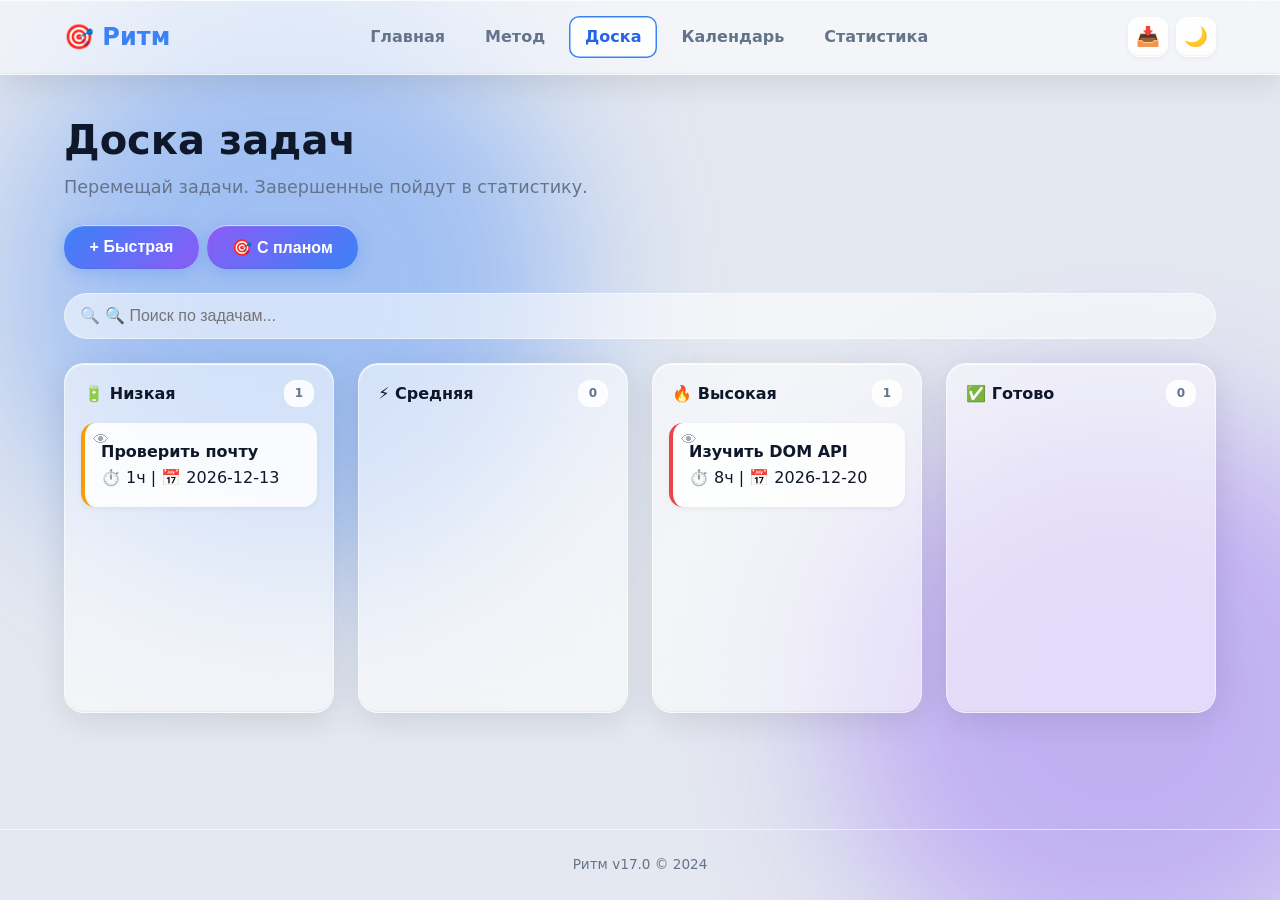
==== board.html @ 49f946a5 "Add files via upload" ====
<!DOCTYPE html>
<html lang="ru">
<head>
  <meta charset="UTF-8">
  <meta name="viewport" content="width=device-width, initial-scale=1.0">
  <title>Доска — Ритм</title>
  <link rel="stylesheet" href="style.css">
</head>
<body>
  <header>
    <nav>
      <div class="logo">🎯 Ритм</div>
      <div class="nav-links">
        <a href="index.html">Главная</a>
        <a href="method.html">Метод</a>
        <a href="board.html" aria-current="page">Доска</a>
        <a href="calendar.html">Календарь</a>
        <a href="stats.html">Статистика</a>
      </div>
      <div class="header-actions">
        <button id="import-btn" class="icon-btn" title="Загрузить бэкап">📥</button>
        <input type="file" id="import-input" accept=".json" style="display: none;">
        <button id="theme-toggle" class="icon-btn" title="Сменить тему">🌙</button>
      </div>
    </nav>
  </header>
  <main class="container">
    <section>
      <h2>Доска задач</h2>
      <p class="subtitle">Перемещай задачи. Завершенные пойдут в статистику.</p>
      <div style="display: flex; gap: 0.5rem; flex-wrap: wrap; margin-bottom: var(--space-md);">
        <button id="open-task-btn" class="btn">+ Быстрая</button>
        <button id="open-plan-btn" class="btn" style="background: linear-gradient(135deg, var(--accent), var(--primary));">🎯 С планом</button>
      </div>
      <div class="search-wrapper"><input type="text" id="task-search" class="form-input" placeholder="🔍 Поиск по задачам..."></div>
      <div class="board" id="board">
        <div class="column" data-col="low" tabindex="0"><div class="column-header"><span class="column-title">🔋 Низкая</span><span class="task-count" id="count-low">0</span></div><div class="task-list" id="list-low"></div></div>
        <div class="column" data-col="med" tabindex="0"><div class="column-header"><span class="column-title">⚡ Средняя</span><span class="task-count" id="count-med">0</span></div><div class="task-list" id="list-med"></div></div>
        <div class="column" data-col="high" tabindex="0"><div class="column-header"><span class="column-title">🔥 Высокая</span><span class="task-count" id="count-high">0</span></div><div class="task-list" id="list-high"></div></div>
        <div class="column" data-col="done" tabindex="0"><div class="column-header"><span class="column-title">✅ Готово</span><span class="task-count" id="count-done">0</span></div><div class="task-list" id="list-done"></div></div>
      </div>
    </section>
  </main>

  <div class="modal-overlay" id="add-task-modal">
    <div class="modal-card">
      <button class="modal-close">&times;</button>
      <h2 class="modal-title">Быстрая задача</h2>
      <form id="manual-task-form">
        <div class="form-group"><label>Название</label><input type="text" id="m-title" class="form-input" required></div>
        <div class="form-group"><label>Энергия</label><select id="m-energy" class="form-select"><option value="low">🔋 Низкая</option><option value="med">⚡ Средняя</option><option value="high">🔥 Высокая</option></select></div>
        <div class="form-group"><label>Часы</label><input type="number" id="m-hours" class="form-input" min="1" required></div>
        <div class="form-group"><label>Дедлайн</label><input type="date" id="m-deadline" class="form-input" required></div>
        <button type="submit" class="btn" style="width: 100%; margin-top: 1rem;">Создать</button>
      </form>
    </div>
  </div>

  <div class="modal-overlay" id="add-plan-modal">
    <div class="modal-card">
      <button class="modal-close">&times;</button>
      <h2 class="modal-title">🎯 Разрезать слона</h2>
      <p class="modal-subtitle">Создай план, чтобы побороть прокрастинацию еще до старта.</p>
      <form id="plan-task-form">
        <div class="form-group"><label>Название задачи</label><input type="text" id="p-title" class="form-input" required></div>
        <div class="profile-row">
          <div class="form-group"><label>Энергия</label><select id="p-energy" class="form-select"><option value="low">🔋 Низкая</option><option value="med">⚡ Средняя</option><option value="high">🔥 Высокая</option></select></div>
          <div class="form-group"><label>Часы</label><input type="number" id="p-hours" class="form-input" min="1" required></div>
        </div>
        <div class="form-group"><label>Дедлайн</label><input type="date" id="p-deadline" class="form-input" required></div>
        <div style="margin-top: 1.5rem; padding-top: 1rem; border-top: 1px solid var(--border-color);">
          <h3 style="font-size: 1.1rem; margin-bottom: 1rem;">🎯 Фокус-План</h3>
          <div id="plan-steps-container"></div>
          <button type="button" id="add-plan-step-btn" class="btn btn-secondary btn-sm" style="width: 100%; margin-top: 0.5rem;">+ Добавить шаг</button>
        </div>
        <button type="submit" class="btn" style="width: 100%; margin-top: 1.5rem;">Создать с планом</button>
      </form>
    </div>
  </div>

  <div class="modal-overlay" id="task-detail-modal">
    <div class="modal-card">
      <button class="modal-close">&times;</button>
      <h2 class="modal-title" id="detail-title">Название</h2>
      <div class="detail-meta" id="detail-meta">Мета</div>
      <div class="detail-plan-section" id="detail-plan-section">
        <h3 style="margin-bottom: 1rem;">🎯 Фокус-План</h3>
        <ul class="plan-checklist" id="detail-plan-list"></ul>
      </div>
    </div>
  </div>

  <div class="mobile-bottom-nav">
    <a href="index.html" class="nav-item"><span class="nav-icon">🏠</span><span class="nav-label">Главная</span></a>
    <a href="method.html" class="nav-item"><span class="nav-icon">💡</span><span class="nav-label">Метод</span></a>
    <a href="board.html" class="nav-item" aria-current="page"><span class="nav-icon">📋</span><span class="nav-label">Доска</span></a>
    <a href="calendar.html" class="nav-item"><span class="nav-icon">📅</span><span class="nav-label">Календарь</span></a>
    <a href="stats.html" class="nav-item"><span class="nav-icon">🔥</span><span class="nav-label">Статистика</span></a>
  </div>
  <footer>Ритм v17.0 &copy; 2024</footer>
  <script src="app.js"></script>
</body>
</html>
---- style.css ----
/* style.css - Ритм v18.0 (Premium Mobile Adaptation) */
:root {
  --bg: #e4e8f0; --surface: rgba(255,255,255,0.45); --surface-solid: rgba(255,255,255,0.85);
  --text: #0f172a; --text-muted: #64748b; --primary: #3b82f6; --primary-dark: #2563eb;
  --accent: #8b5cf6; --success: #10b981; --warning: #f59e0b; --danger: #ef4444;
  --glass: rgba(255,255,255,0.55); --blur: 24px; --radius: 20px;
  --shadow-sm: 0 2px 5px rgba(0,0,0,0.05); --shadow-md: 0 8px 32px rgba(0,0,0,0.1);
  --shadow-lg: 0 15px 45px rgba(0,0,0,0.15); --transition: 0.3s cubic-bezier(0.4,0,0.2,1);
  --space-xs: 0.5rem; --space-sm: 1rem; --space-md: 1.5rem; --space-lg: 2.5rem;
  --border-color: rgba(255, 255, 255, 0.6); --glass-border: 1px solid rgba(255, 255, 255, 0.5);
  --glass-inset: inset 0 1px 1px rgba(255, 255, 255, 0.8), inset 0 -1px 1px rgba(0, 0, 0, 0.05);
  --blob-opacity: 0.4;
}
[data-theme="dark"] {
  --bg: #0f172a; --surface: rgba(30, 41, 59, 0.45); --surface-solid: rgba(30, 41, 59, 0.85);
  --text: #f1f5f9; --text-muted: #94a3b8; --primary: #60a5fa; --primary-dark: #3b82f6;
  --accent: #a78bfa; --success: #34d399; --warning: #fbbf24; --danger: #f87171;
  --glass: rgba(15, 23, 42, 0.65); --blur: 28px;
  --shadow-sm: 0 2px 5px rgba(0,0,0,0.3); --shadow-md: 0 8px 32px rgba(0,0,0,0.4);
  --shadow-lg: 0 15px 45px rgba(0,0,0,0.5); --border-color: rgba(255, 255, 255, 0.08);
  --glass-border: 1px solid rgba(255, 255, 255, 0.1);
  --glass-inset: inset 0 1px 1px rgba(255, 255, 255, 0.1), inset 0 -1px 1px rgba(0, 0, 0, 0.3);
  --blob-opacity: 0.25;
}
* { box-sizing: border-box; margin: 0; padding: 0; }
html { scroll-behavior: smooth; -webkit-tap-highlight-color: transparent; }
body { font-family: system-ui, -apple-system, sans-serif; background: var(--bg); color: var(--text); line-height: 1.6; min-height: 100vh; display: flex; flex-direction: column; overflow-x: hidden; transition: background 0.5s ease, color 0.3s ease; }
body::before, body::after { content: ''; position: fixed; width: 45vw; height: 45vw; border-radius: 50%; background: var(--primary); filter: blur(80px); z-index: -1; opacity: var(--blob-opacity); animation: float-blob 20s infinite alternate cubic-bezier(0.4, 0, 0.2, 1); pointer-events: none; }
body::after { background: var(--accent); animation-delay: -10s; animation-direction: alternate-reverse; bottom: -10%; right: -10%; }
@keyframes float-blob { 0% { transform: translate(0, 0) scale(1) rotate(0deg); } 33% { transform: translate(10%, 15%) scale(1.1) rotate(30deg); } 66% { transform: translate(-5%, 5%) scale(0.95) rotate(-20deg); } 100% { transform: translate(5%, -10%) scale(1.05) rotate(10deg); } }

header { background: var(--glass); backdrop-filter: blur(var(--blur)); -webkit-backdrop-filter: blur(var(--blur)); border-bottom: var(--glass-border); box-shadow: var(--shadow-md), var(--glass-inset); position: sticky; top: 0; z-index: 100; }
nav { max-width: 1200px; margin: 0 auto; padding: var(--space-sm) var(--space-md); display: flex; justify-content: space-between; align-items: center; }
.logo { font-weight: 800; font-size: 1.5rem; color: var(--primary); display: flex; align-items: center; gap: 0.5rem; }
.header-actions { display: flex; gap: 0.5rem; align-items: center; }
.icon-btn { background: var(--surface-solid); border: var(--glass-border); width: 40px; height: 40px; border-radius: 12px; cursor: pointer; font-size: 1.2rem; display: flex; align-items: center; justify-content: center; transition: var(--transition); box-shadow: var(--shadow-sm), var(--glass-inset); }
.icon-btn:hover { transform: translateY(-2px) scale(1.05); box-shadow: var(--shadow-md); border-color: var(--primary); }
.icon-btn.small { width: 38px; height: 38px; border-radius: 10px; font-size: 1.2rem; font-weight: 800; }
.nav-links { display: flex; gap: var(--space-xs); }
.nav-links a { text-decoration: none; color: var(--text-muted); font-weight: 600; padding: 0.5rem 1rem; border-radius: 10px; transition: var(--transition); }
.nav-links a:hover { color: var(--primary); background: var(--surface-solid); }
.nav-links a[aria-current="page"] { color: var(--primary-dark); background: var(--surface-solid); box-shadow: inset 0 0 0 1.5px var(--primary); }

.container { max-width: 1200px; margin: 0 auto; padding: 0 var(--space-md); width: 100%; }
section { padding: var(--space-lg) 0; }
h1, h2, h3 { line-height: 1.25; margin-bottom: var(--space-xs); }
h1 { font-size: clamp(2.5rem, 6vw, 4.5rem); background: linear-gradient(135deg, var(--primary), var(--accent)); -webkit-background-clip: text; background-clip: text; color: transparent; }
h2 { font-size: clamp(1.8rem, 4vw, 2.5rem); }
.subtitle { color: var(--text-muted); font-size: 1.1rem; max-width: 60ch; margin-bottom: var(--space-md); }
.kbd { display: inline-block; background: var(--surface-solid); border: var(--glass-border); border-radius: 5px; padding: 0.15rem 0.4rem; font-family: monospace; font-size: 0.8rem; }
.btn { position: relative; overflow: hidden; display: inline-flex; align-items: center; justify-content: center; gap: 0.5rem; padding: 0.8rem 1.6rem; background: linear-gradient(135deg, var(--primary), var(--accent)); color: #fff; border: none; border-radius: var(--radius); font-weight: 700; font-size: 1rem; cursor: pointer; transition: var(--transition); box-shadow: 0 4px 15px rgba(59,130,246,0.3), var(--glass-inset); }
.btn:hover { transform: translateY(-2px); box-shadow: 0 8px 22px rgba(59,130,246,0.4); }
.btn:active { transform: translateY(0) scale(0.98); }
.btn-secondary { background: var(--text-muted); } .btn-secondary:hover { background: var(--text); }
.btn-sm { padding: 0.5rem 1rem; font-size: 0.9rem; }

.form-input, .form-select { width: 100%; padding: 0.8rem 1rem; border: var(--glass-border); border-radius: 12px; font-size: 1rem; transition: var(--transition); background: var(--surface-solid); color: var(--text); }
.form-input:focus, .form-select:focus { border-color: var(--primary); box-shadow: 0 0 0 4px rgba(59,130,246,0.15); outline: none; }
.form-group { margin-bottom: var(--space-sm); }
.form-group label { display: block; font-weight: 500; margin-bottom: 0.3rem; font-size: 0.9rem; color: var(--text-muted); }
.profile-row { display: grid; grid-template-columns: 1fr 1fr; gap: 0.4rem; }

.search-wrapper { margin-bottom: var(--space-md); position: relative; }
.search-wrapper .form-input { padding-left: 2.5rem; border-radius: 50px; background: var(--glass); }
.search-wrapper::before { content: '🔍'; position: absolute; left: 1rem; top: 50%; transform: translateY(-50%); pointer-events: none; opacity: 0.6; }

.card-3d { background: var(--glass); backdrop-filter: blur(var(--blur)); border: var(--glass-border); box-shadow: var(--shadow-md), var(--glass-inset); padding: var(--space-lg); border-radius: var(--radius); transition: transform 0.15s ease-out; }
.card-3d:hover { box-shadow: var(--shadow-lg); }
.tag { display: inline-block; padding: 0.25rem 0.7rem; border-radius: 20px; font-size: 0.75rem; font-weight: 700; margin-top: var(--space-xs); background: var(--surface-solid); color: var(--text-muted); }
.tag.low { background: rgba(245, 158, 11, 0.15); color: var(--warning); } .tag.med { background: rgba(59, 130, 246, 0.15); color: var(--primary); } .tag.high { background: rgba(239, 68, 68, 0.15); color: var(--danger); }

.board { display: grid; grid-template-columns: repeat(auto-fit, minmax(260px, 1fr)); gap: var(--space-md); margin-top: var(--space-md); }
.column { background: var(--glass); backdrop-filter: blur(var(--blur)); border: var(--glass-border); border-radius: var(--radius); padding: var(--space-sm); min-height: 350px; display: flex; flex-direction: column; box-shadow: var(--shadow-md), var(--glass-inset); }
.column.drag-over { background: rgba(59,130,246,0.15); border-color: var(--primary); transform: scale(1.01); }
.column-header { display: flex; justify-content: space-between; align-items: center; margin-bottom: var(--space-sm); padding: 0 0.2rem; }
.column-title { font-weight: 800; display: flex; align-items: center; gap: 0.5rem; }
.task-count { background: var(--surface-solid); border: var(--glass-border); padding: 0.2rem 0.6rem; border-radius: 12px; font-size: 0.75rem; font-weight: 700; color: var(--text-muted); }
.task-count.bump { animation: bump 0.3s ease; }
@keyframes bump { 0%,100%{transform:scale(1)} 50%{transform:scale(1.3)} }
.task-list { flex: 1; display: flex; flex-direction: column; gap: 0.5rem; min-height: 80px; }
.task-card { background: var(--surface-solid); padding: var(--space-sm); border-radius: 14px; box-shadow: var(--shadow-sm); cursor: grab; transition: var(--transition); position: relative; border-left: 4px solid var(--text-muted); animation: slideIn 0.3s ease-out; }
@keyframes slideIn { from { opacity: 0; transform: translateY(10px); } to { opacity: 1; transform: translateY(0); } }
.task-card:hover { box-shadow: var(--shadow-md); transform: translateY(-3px); }
.task-card.dragging { opacity: 0.4; transform: scale(0.96); }
.task-card[data-energy="low"] { border-left-color: var(--warning); }
.task-card[data-energy="med"] { border-left-color: var(--primary); }
.task-card[data-energy="high"] { border-left-color: var(--danger); }
.task-card.done { opacity: 0.65; text-decoration: line-through; border-left-color: var(--success); }
.delete-btn { position: absolute; top: 0.5rem; right: 0.5rem; background: none; border: none; cursor: pointer; color: var(--text-muted); font-size: 1.1rem; opacity: 0; width: 24px; height: 24px; display: flex; align-items: center; justify-content: center; border-radius: 50%; transition: var(--transition); }
.task-card:hover .delete-btn { opacity: 1; }
.delete-btn:hover { color: var(--danger); background: rgba(239,68,68,0.1); }

.task-plan-bar { height: 4px; background: var(--border-color); border-radius: 2px; margin-top: 8px; overflow: hidden; }
.task-plan-fill { height: 100%; background: var(--primary); border-radius: 2px; transition: width 0.3s ease; }
.task-plan-fill.complete { background: var(--success); }
.task-open-btn { position: absolute; top: 0.5rem; left: 0.5rem; background: none; border: none; cursor: pointer; color: var(--text-muted); font-size: 1rem; opacity: 0.6; transition: var(--transition); }
.task-open-btn:hover { color: var(--primary); opacity: 1; transform: scale(1.1); }

.rings-container { display: flex; justify-content: center; gap: var(--space-lg); margin: var(--space-lg) 0; flex-wrap: wrap; }
.progress-ring { position: relative; width: 130px; height: 130px; }
.progress-ring svg { transform: rotate(-90deg); }
.progress-ring circle { fill: none; stroke-width: 8; }
.ring-bg { stroke: var(--border-color); }
.ring-fill { stroke-linecap: round; transition: stroke-dashoffset 0.8s ease; }
.ring-value { position: absolute; inset: 0; display: flex; align-items: center; justify-content: center; font-weight: 800; font-size: 1.6rem; color: var(--text); }

.modal-overlay { position: fixed; inset: 0; background: rgba(0,0,0,0.4); backdrop-filter: blur(12px); display: flex; align-items: center; justify-content: center; z-index: 1000; opacity: 0; pointer-events: none; transition: opacity 0.3s ease; }
.modal-overlay.open { opacity: 1; pointer-events: auto; }
.modal-card { background: var(--glass); backdrop-filter: blur(30px); border: var(--glass-border); border-radius: var(--radius); padding: var(--space-lg); max-width: 620px; width: 92%; box-shadow: var(--shadow-lg), var(--glass-inset); transform: scale(0.95) translateY(15px); transition: transform 0.35s cubic-bezier(0.34,1.56,0.64,1); position: relative; max-height: 90vh; overflow-y: auto; }
.modal-overlay.open .modal-card { transform: scale(1) translateY(0); }
.modal-close { position: absolute; top: 1rem; right: 1rem; background: var(--surface-solid); border: var(--glass-border); width: 32px; height: 32px; border-radius: 50%; cursor: pointer; font-size: 1.2rem; color: var(--text-muted); display: flex; align-items: center; justify-content: center; transition: var(--transition); }
.modal-close:hover { background: rgba(239,68,68,0.1); color: var(--danger); transform: rotate(90deg); }
.modal-title { font-size: 1.5rem; margin-bottom: 0.5rem; background: linear-gradient(135deg, var(--primary), var(--accent)); -webkit-background-clip: text; background-clip: text; color: transparent; }
.modal-subtitle { color: var(--text-muted); margin-bottom: var(--space-md); font-size: 0.95rem; }

.detail-meta { font-size: 0.9rem; color: var(--text-muted); font-weight: 600; margin-bottom: 1.5rem; padding: 0.5rem 1rem; background: var(--surface); border-radius: 10px; text-align: center; }
.plan-checklist { list-style: none; display: flex; flex-direction: column; gap: 0.8rem; }
.plan-check-item { display: flex; align-items: center; gap: 1rem; padding: 1rem; background: var(--surface); border-radius: 12px; border: var(--glass-border); cursor: pointer; transition: var(--transition); }
.plan-check-item:hover { background: var(--surface-solid); transform: translateX(5px); }
.plan-checkbox { width: 24px; height: 24px; border: 2px solid var(--text-muted); border-radius: 6px; display: flex; align-items: center; justify-content: center; transition: all 0.2s; flex-shrink: 0; font-size: 0.9rem; }
.plan-check-item.checked .plan-checkbox { background: var(--success); border-color: var(--success); color: white; }
.plan-step-text { font-weight: 600; font-size: 0.95rem; color: var(--text); flex: 1; }
.plan-check-item.checked .plan-step-text { text-decoration: line-through; color: var(--text-muted); }

.calendar-area { display: grid; grid-template-columns: 1fr 0px; gap: var(--space-md); transition: grid-template-columns 0.35s ease; }
.calendar-area.panel-open { grid-template-columns: 1fr 380px; }
.calendar-grid { display: grid; grid-template-columns: repeat(7, 1fr); gap: 10px; background: var(--glass); backdrop-filter: blur(var(--blur)); padding: var(--space-md); border-radius: var(--radius); border: var(--glass-border); box-shadow: var(--shadow-md), var(--glass-inset); }
.day-cell { border: 1px solid transparent; border-radius: 12px; padding: 8px; cursor: pointer; display: flex; flex-direction: column; background: var(--surface); min-height: 110px; min-width: 0; overflow: hidden; max-height: 150px; }
.day-cell:hover { border-color: var(--primary); transform: translateY(-2px); }
.day-cell.today { border: 2px solid var(--primary); background: var(--surface-solid); }
.day-num { font-weight: 700; font-size: 0.9rem; margin-bottom: 4px; }
.day-load { font-size: 0.75rem; color: var(--text-muted); margin-top: auto; }
.task-chip { font-size: 0.7rem; padding: 2px 5px; border-radius: 6px; margin-top: 3px; color: white; font-weight: 600; white-space: nowrap; overflow: hidden; text-overflow: ellipsis; }
.chip-high { background: var(--danger); } .chip-med { background: var(--warning); } .chip-low { background: var(--success); }

.day-panel { background: var(--glass); backdrop-filter: blur(30px); border: var(--glass-border); border-radius: 20px; box-shadow: var(--shadow-lg), var(--glass-inset); padding: 20px; max-height: 600px; overflow-y: auto; opacity: 0; transform: translateX(20px); pointer-events: none; transition: opacity 0.3s, transform 0.3s; }
.calendar-area.panel-open .day-panel { opacity: 1; transform: translateX(0); pointer-events: auto; }
.panel-close { position: absolute; top: 12px; right: 12px; background: var(--surface-solid); border: var(--glass-border); width: 30px; height: 30px; border-radius: 10px; cursor: pointer; font-size: 1.1rem; color: var(--text-muted); display: flex; align-items: center; justify-content: center; }
.panel-close:hover { color: var(--danger); }
.timeline { display: flex; flex-direction: column; gap: 8px; max-height: 320px; overflow-y: auto; margin-bottom: var(--space-sm); }
.timeline-block { display: flex; align-items: flex-start; gap: 12px; padding: 12px 14px; border-radius: 14px; border-left: 5px solid transparent; background: var(--surface-solid); box-shadow: var(--shadow-sm); }
.block-time { font-weight: 800; min-width: 85px; font-size: 0.85rem; padding-top: 2px; }
.block-title { font-weight: 700; font-size: 0.95rem; }
.block-meta { font-size: 0.75rem; color: var(--text-muted); margin-bottom: 8px; }
.edit-controls { display: none; gap: 8px; align-items: center; margin-top: 8px; flex-wrap: wrap; padding-top: 10px; border-top: 1px solid var(--border-color); }
.timeline-block:hover .edit-controls { display: flex; }
.edit-input { padding: 8px 12px; border: 1px solid var(--border-color); border-radius: 10px; font-size: 0.85rem; background: var(--surface); color: var(--text); }
.edit-input:focus { border-color: var(--primary); outline: none; }
.btn-xs { padding: 6px 12px; border-radius: 8px; border: none; font-size: 0.75rem; font-weight: 700; cursor: pointer; }
.btn-xs.del { background: rgba(239,68,68,0.1); color: var(--danger); } .btn-xs.del:hover { background: var(--danger); color: #fff; }
.btn-xs.lock { background: rgba(100,116,139,0.1); color: var(--text-muted); } .btn-xs.lock.unlocked { background: rgba(59,130,246,0.1); color: var(--primary); }
.add-block-row { display: flex; gap: 8px; padding: 14px; background: var(--surface); border: var(--glass-border); border-radius: 14px; flex-wrap: wrap; }
.add-block-row .form-group { margin: 0; flex: 1; min-width: 80px; }
.day-summary { padding: 12px; background: var(--surface-solid); border: var(--glass-border); border-radius: 14px; font-weight: 700; text-align: center; margin: var(--space-sm) 0; }
.day-summary.warn { background: rgba(239,68,68,0.1); color: var(--danger); }

.t-work { border-left-color: var(--primary); background: linear-gradient(90deg, rgba(59,130,246,0.15), var(--surface-solid)); }
.t-meal { border-left-color: var(--warning); background: linear-gradient(90deg, rgba(245,158,11,0.15), var(--surface-solid)); }
.t-break { border-left-color: var(--accent); background: linear-gradient(90deg, rgba(139,92,246,0.15), var(--surface-solid)); }
.t-sleep { border-left-color: #64748b; background: linear-gradient(90deg, rgba(100,116,139,0.1), var(--surface-solid)); opacity: 0.7; }
.t-blocked { border-left-color: #cbd5e1; background: linear-gradient(90deg, rgba(203,213,225,0.1), var(--surface-solid)); opacity: 0.7; }

.calendar-header-nav { display: flex; align-items: center; justify-content: space-between; margin-bottom: 1rem; }
.month-title { cursor: pointer; padding: 0.5rem 1.5rem; border-radius: 12px; font-size: 1.2rem; text-align: center; background: var(--surface); border: var(--glass-border); box-shadow: var(--shadow-sm), var(--glass-inset); }
.month-title:hover { background: var(--surface-solid); }
.month-picker-overlay { position: fixed; inset: 0; background: rgba(0,0,0,0.4); backdrop-filter: blur(12px); z-index: 150; display: flex; align-items: center; justify-content: center; opacity: 0; pointer-events: none; transition: opacity 0.2s; }
.month-picker-overlay.open { opacity: 1; pointer-events: auto; }
.month-picker-card { background: var(--glass); backdrop-filter: blur(30px); border: var(--glass-border); border-radius: var(--radius); padding: 1.5rem; width: 340px; box-shadow: var(--shadow-lg), var(--glass-inset); transform: scale(0.9); transition: transform 0.3s cubic-bezier(0.34,1.56,0.64,1); }
.month-picker-overlay.open .month-picker-card { transform: scale(1); }
.picker-year { text-align: center; font-size: 1.5rem; font-weight: 800; margin-bottom: 1rem; color: var(--primary); }
.picker-grid { display: grid; grid-template-columns: repeat(3, 1fr); gap: 10px; }
.picker-month { background: var(--surface-solid); border: var(--glass-border); padding: 0.8rem; text-align: center; border-radius: 12px; cursor: pointer; font-weight: 600; transition: all 0.2s; }
.picker-month:hover:not(.disabled) { background: var(--primary); color: #fff; }
.picker-month.current { background: var(--primary); color: #fff; }
.picker-month.disabled { opacity: 0.3; cursor: not-allowed; }

.stats-cards { display: grid; grid-template-columns: repeat(auto-fit, minmax(200px, 1fr)); gap: var(--space-md); margin-bottom: var(--space-lg); }
.stat-card { background: var(--glass); backdrop-filter: blur(var(--blur)); border: var(--glass-border); border-radius: var(--radius); padding: var(--space-md); text-align: center; box-shadow: var(--shadow-md), var(--glass-inset); }
.stat-value { font-size: 2.5rem; font-weight: 800; background: linear-gradient(135deg, var(--primary), var(--accent)); -webkit-background-clip: text; background-clip: text; color: transparent; }
.stat-label { font-size: 0.9rem; color: var(--text-muted); font-weight: 600; margin-top: 0.5rem; }
.heatmap-wrapper { background: var(--glass); backdrop-filter: blur(var(--blur)); border: var(--glass-border); border-radius: var(--radius); padding: var(--space-md); box-shadow: var(--shadow-md), var(--glass-inset); overflow-x: auto; }
.heatmap-months { display: flex; justify-content: space-between; font-size: 0.75rem; color: var(--text-muted); margin-bottom: 8px; }
.heatmap-grid { display: grid; grid-template-rows: repeat(7, 1fr); grid-auto-flow: column; gap: 4px; }
.heatmap-block { width: 14px; height: 14px; border-radius: 3px; background: var(--border-color); }
.heatmap-block.level-1 { background: rgba(59,130,246,0.25); } .heatmap-block.level-2 { background: rgba(59,130,246,0.5); } .heatmap-block.level-3 { background: rgba(59,130,246,0.75); } .heatmap-block.level-4 { background: var(--primary); box-shadow: 0 0 8px rgba(59,130,246,0.4); } .heatmap-block.empty { opacity: 0.5; }
.heatmap-legend { display: flex; align-items: center; gap: 4px; margin-top: 12px; justify-content: flex-end; font-size: 0.75rem; color: var(--text-muted); }
.energy-bars-container { display: flex; flex-direction: column; gap: 1rem; }
.energy-bar-row { display: flex; align-items: center; gap: 1rem; }
.energy-label { width: 80px; font-weight: 700; text-align: right; }
.energy-track { flex: 1; height: 24px; background: var(--border-color); border-radius: 12px; overflow: hidden; }
.energy-fill { height: 100%; border-radius: 12px; transition: width 0.8s ease; display: flex; align-items: center; justify-content: flex-end; padding-right: 8px; color: #fff; font-size: 0.7rem; font-weight: 700; }
.fill-high { background: linear-gradient(90deg, var(--danger), #f87171); } .fill-med { background: linear-gradient(90deg, var(--primary), #60a5fa); } .fill-low { background: linear-gradient(90deg, var(--warning), #fbbf24); color: #0f172a; }

footer { margin-top: auto; padding: var(--space-md); text-align: center; color: var(--text-muted); border-top: 1px solid var(--border-color); font-size: 0.85rem; }
.mobile-bottom-nav { display: none; position: fixed; bottom: 0; left: 0; right: 0; height: 64px; background: var(--glass); backdrop-filter: blur(24px); border-top: var(--glass-border); z-index: 200; padding-bottom: env(safe-area-inset-bottom); }
.nav-item { display: flex; flex-direction: column; align-items: center; justify-content: center; text-decoration: none; color: var(--text-muted); font-weight: 600; padding: 0.5rem; border-radius: 12px; min-width: 64px; min-height: 48px; }
.nav-item[aria-current="page"] { color: var(--primary); background: var(--surface-solid); }

/* ================= МОБИЛЬНАЯ АДАПТАЦИЯ ================= */
@media (max-width: 768px) {
  body { padding-bottom: calc(64px + env(safe-area-inset-bottom)); -webkit-text-size-adjust: 100%; }
  
  /* Навигация */
  .mobile-bottom-nav { display: flex; justify-content: space-around; align-items: center; }
  .nav-links { display: none !important; }
  header nav { padding: 0.6rem 1rem; }
  
  /* Типографика и контейнеры */
  h1 { font-size: 2.2rem !important; }
  h2 { font-size: 1.6rem !important; }
  .container { padding: 0 1rem; }
  
  /* Формы и Кнопки (Предотвращаем зум на iOS) */
  .form-input, .form-select { font-size: 16px !important; }
  .btn { padding: 0.9rem 1.2rem; }
  .profile-row { grid-template-columns: 1fr; }
  
  /* Отключаем залипающие hover-эффекты на тач-экранах */
  @media (hover: none) {
    .task-card:hover, .day-cell:hover, .card-3d:hover, .plan-check-item:hover, .column:hover { transform: none !important; box-shadow: var(--shadow-sm) !important; }
    .delete-btn { opacity: 1; } /* На мобилке кнопка удаления всегда видна */
    .edit-controls { display: flex !important; } /* Контролы редактирования календаря всегда открыты */
  }

  /* Доска: Вертикальный список */
  .board { grid-template-columns: 1fr; gap: 16px; }
  .column { min-height: auto; }
  .task-card.mobile-selected { border: 2px solid var(--primary); background: rgba(59,130,246,0.1); box-shadow: 0 0 0 3px rgba(59,130,246,0.3); }

  /* Календарь: Вертикальный список дней */
  .calendar-area { grid-template-columns: 1fr !important; } /* Переопределяем panel-open */
  .calendar-grid { display: flex; flex-direction: column; gap: 8px; max-height: 65vh; }
  .day-cell { flex-direction: row; align-items: center; justify-content: space-between; min-height: auto; padding: 12px 14px; }
  .day-num { font-size: 1rem; min-width: 30px; margin-bottom: 0; }
  .day-cell .task-chip { max-width: 50%; }
  .day-load { margin-left: auto; font-weight: 700; }
  .day-cell.today { border-left: 4px solid var(--primary); border-top: none; border-right: none; border-bottom: none; }

  /* Панель дня: Bottom Sheet */
  .day-panel {
    position: fixed !important; bottom: 0; left: 0; right: 0; top: auto !important;
    width: 100% !important; max-width: 100% !important;
    border-radius: 24px 24px 0 0;
    max-height: 80vh; 
    opacity: 1 !important; transform: translateY(100%) !important;
    pointer-events: auto !important;
    transition: transform 0.4s cubic-bezier(0.32, 0.72, 0, 1) !important;
    z-index: 500;
    box-shadow: 0 -10px 40px rgba(0,0,0,0.2);
  }
  .calendar-area.panel-open .day-panel { transform: translateY(0) !important; }
  /* Ручка свайпа для панели */
  .day-panel::before {
    content: ''; display: block; width: 40px; height: 5px; background: var(--text-muted); border-radius: 10px; margin: 0 auto 15px auto; opacity: 0.3;
  }

  /* Модалки: Bottom Sheet */
  .modal-overlay, .month-picker-overlay { align-items: flex-end; }
  .modal-card, .month-picker-card {
    width: 100%; max-width: 100%; 
    border-radius: 24px 24px 0 0;
    transform: translateY(100%) !important;
    max-height: 90vh;
  }
  .modal-overlay.open .modal-card, .month-picker-overlay.open .month-picker-card { transform: translateY(0) !important; }
  /* Ручка свайпа для модалок */
  .modal-card::before {
    content: ''; display: block; width: 40px; height: 5px; background: var(--text-muted); border-radius: 10px; margin: 0 auto 15px auto; opacity: 0.3;
  }

  /* Статистика */
  .stats-cards { grid-template-columns: 1fr; }
  .heatmap-grid { gap: 3px; }
  .heatmap-block { width: 11px; height: 11px; }
  .energy-bar-row { flex-direction: column; gap: 0.5rem; align-items: stretch; text-align: center; }
  .energy-label { width: auto; text-align: center; }

  /* Фоновые эффекты: отключаем для производительности */
  body::before, body::after { animation: none !important; }
}
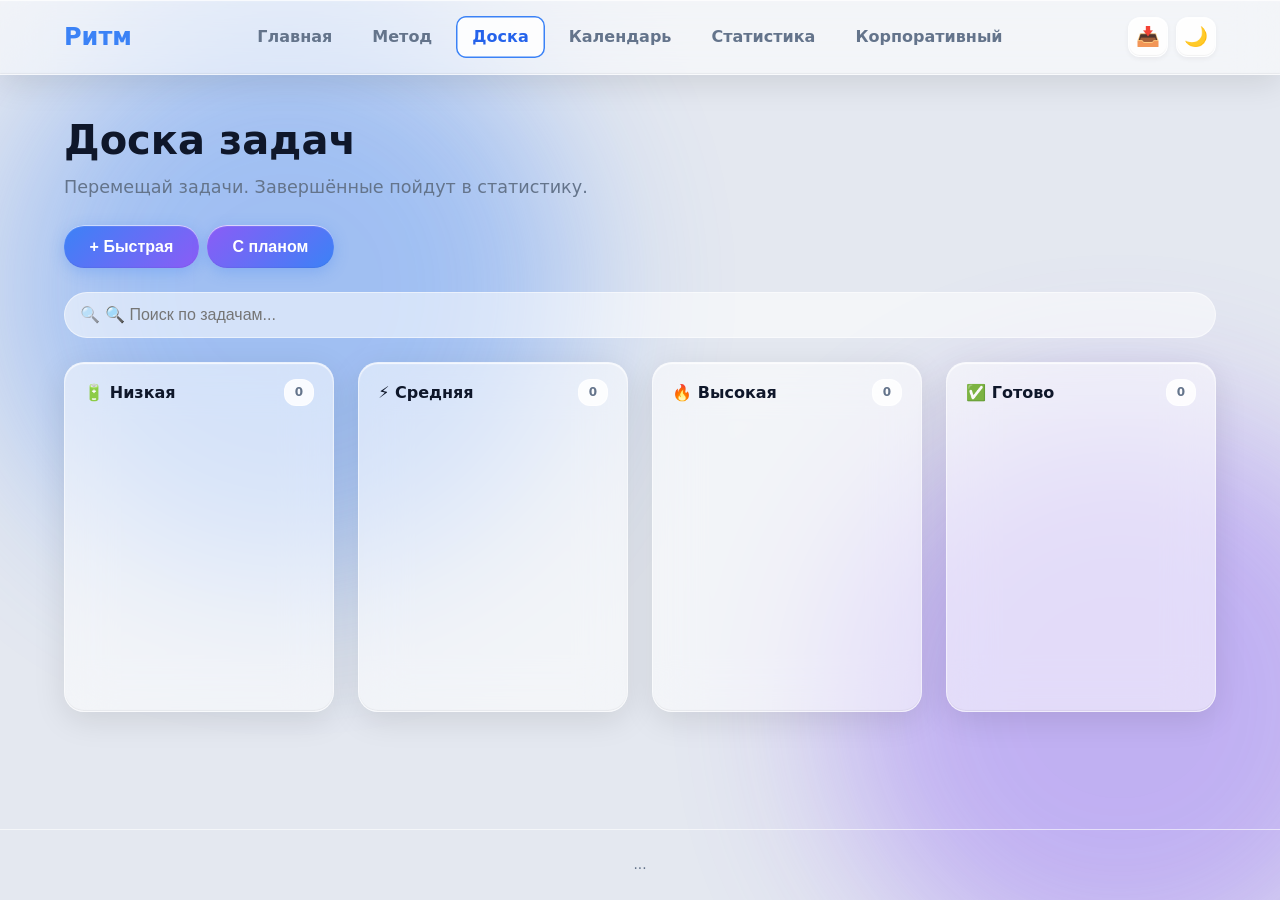
==== commit 085e95ec: "Add files via upload" ====
--- a/board.html
+++ b/board.html
@@ -9,13 +9,14 @@
 <body>
   <header>
     <nav>
-      <div class="logo">🎯 Ритм</div>
+      <div class="logo">Ритм </div>
       <div class="nav-links">
         <a href="index.html">Главная</a>
         <a href="method.html">Метод</a>
         <a href="board.html" aria-current="page">Доска</a>
         <a href="calendar.html">Календарь</a>
         <a href="stats.html">Статистика</a>
+        <a href="corporate.html">Корпоративный</a>
       </div>
       <div class="header-actions">
         <button id="import-btn" class="icon-btn" title="Загрузить бэкап">📥</button>
@@ -27,21 +28,20 @@
   <main class="container">
     <section>
       <h2>Доска задач</h2>
-      <p class="subtitle">Перемещай задачи. Завершенные пойдут в статистику.</p>
+      <p class="subtitle">Перемещай задачи. Завершённые пойдут в статистику.</p>
       <div style="display: flex; gap: 0.5rem; flex-wrap: wrap; margin-bottom: var(--space-md);">
         <button id="open-task-btn" class="btn">+ Быстрая</button>
-        <button id="open-plan-btn" class="btn" style="background: linear-gradient(135deg, var(--accent), var(--primary));">🎯 С планом</button>
+        <button id="open-plan-btn" class="btn" style="background: linear-gradient(135deg, var(--accent), var(--primary));">С планом</button>
       </div>
       <div class="search-wrapper"><input type="text" id="task-search" class="form-input" placeholder="🔍 Поиск по задачам..."></div>
       <div class="board" id="board">
-        <div class="column" data-col="low" tabindex="0"><div class="column-header"><span class="column-title">🔋 Низкая</span><span class="task-count" id="count-low">0</span></div><div class="task-list" id="list-low"></div></div>
-        <div class="column" data-col="med" tabindex="0"><div class="column-header"><span class="column-title">⚡ Средняя</span><span class="task-count" id="count-med">0</span></div><div class="task-list" id="list-med"></div></div>
-        <div class="column" data-col="high" tabindex="0"><div class="column-header"><span class="column-title">🔥 Высокая</span><span class="task-count" id="count-high">0</span></div><div class="task-list" id="list-high"></div></div>
-        <div class="column" data-col="done" tabindex="0"><div class="column-header"><span class="column-title">✅ Готово</span><span class="task-count" id="count-done">0</span></div><div class="task-list" id="list-done"></div></div>
+        <div class="column" data-col="low"><div class="column-header"><span class="column-title">🔋 Низкая</span><span class="task-count" id="count-low">0</span></div><div class="task-list" id="list-low"></div></div>
+        <div class="column" data-col="med"><div class="column-header"><span class="column-title">⚡ Средняя</span><span class="task-count" id="count-med">0</span></div><div class="task-list" id="list-med"></div></div>
+        <div class="column" data-col="high"><div class="column-header"><span class="column-title">🔥 Высокая</span><span class="task-count" id="count-high">0</span></div><div class="task-list" id="list-high"></div></div>
+        <div class="column" data-col="done"><div class="column-header"><span class="column-title">✅ Готово</span><span class="task-count" id="count-done">0</span></div><div class="task-list" id="list-done"></div></div>
       </div>
     </section>
   </main>
-
   <div class="modal-overlay" id="add-task-modal">
     <div class="modal-card">
       <button class="modal-close">&times;</button>
@@ -59,7 +59,7 @@
   <div class="modal-overlay" id="add-plan-modal">
     <div class="modal-card">
       <button class="modal-close">&times;</button>
-      <h2 class="modal-title">🎯 Разрезать слона</h2>
+      <h2 class="modal-title">Разрезать слона</h2>
       <p class="modal-subtitle">Создай план, чтобы побороть прокрастинацию еще до старта.</p>
       <form id="plan-task-form">
         <div class="form-group"><label>Название задачи</label><input type="text" id="p-title" class="form-input" required></div>
@@ -69,7 +69,7 @@
         </div>
         <div class="form-group"><label>Дедлайн</label><input type="date" id="p-deadline" class="form-input" required></div>
         <div style="margin-top: 1.5rem; padding-top: 1rem; border-top: 1px solid var(--border-color);">
-          <h3 style="font-size: 1.1rem; margin-bottom: 1rem;">🎯 Фокус-План</h3>
+          <h3 style="font-size: 1.1rem; margin-bottom: 1rem;">Фокус-План</h3>
           <div id="plan-steps-container"></div>
           <button type="button" id="add-plan-step-btn" class="btn btn-secondary btn-sm" style="width: 100%; margin-top: 0.5rem;">+ Добавить шаг</button>
         </div>
@@ -84,20 +84,21 @@
       <h2 class="modal-title" id="detail-title">Название</h2>
       <div class="detail-meta" id="detail-meta">Мета</div>
       <div class="detail-plan-section" id="detail-plan-section">
-        <h3 style="margin-bottom: 1rem;">🎯 Фокус-План</h3>
+        <h3 style="margin-bottom: 1rem;">Фокус-План</h3>
         <ul class="plan-checklist" id="detail-plan-list"></ul>
       </div>
     </div>
   </div>
 
-  <div class="mobile-bottom-nav">
+<div class="mobile-bottom-nav">
     <a href="index.html" class="nav-item"><span class="nav-icon">🏠</span><span class="nav-label">Главная</span></a>
     <a href="method.html" class="nav-item"><span class="nav-icon">💡</span><span class="nav-label">Метод</span></a>
     <a href="board.html" class="nav-item" aria-current="page"><span class="nav-icon">📋</span><span class="nav-label">Доска</span></a>
     <a href="calendar.html" class="nav-item"><span class="nav-icon">📅</span><span class="nav-label">Календарь</span></a>
     <a href="stats.html" class="nav-item"><span class="nav-icon">🔥</span><span class="nav-label">Статистика</span></a>
+    <a href="corporate.html" class="nav-item"><span class="nav-icon">🏢</span><span class="nav-label">Корп.</span></a>
   </div>
-  <footer>Ритм v17.0 &copy; 2024</footer>
+  <footer>...</footer>
   <script src="app.js"></script>
 </body>
 </html>
--- a/style.css
+++ b/style.css
@@ -1,41 +1,89 @@
-/* style.css - Ритм v18.0 (Premium Mobile Adaptation) */
+/* style.css - Ритм  (объединённый: стекло + корпоративные модули) ИСПРАВЛЕНО */
 :root {
-  --bg: #e4e8f0; --surface: rgba(255,255,255,0.45); --surface-solid: rgba(255,255,255,0.85);
-  --text: #0f172a; --text-muted: #64748b; --primary: #3b82f6; --primary-dark: #2563eb;
-  --accent: #8b5cf6; --success: #10b981; --warning: #f59e0b; --danger: #ef4444;
-  --glass: rgba(255,255,255,0.55); --blur: 24px; --radius: 20px;
-  --shadow-sm: 0 2px 5px rgba(0,0,0,0.05); --shadow-md: 0 8px 32px rgba(0,0,0,0.1);
-  --shadow-lg: 0 15px 45px rgba(0,0,0,0.15); --transition: 0.3s cubic-bezier(0.4,0,0.2,1);
-  --space-xs: 0.5rem; --space-sm: 1rem; --space-md: 1.5rem; --space-lg: 2.5rem;
-  --border-color: rgba(255, 255, 255, 0.6); --glass-border: 1px solid rgba(255, 255, 255, 0.5);
+  --bg: #e4e8f0;
+  --surface: rgba(255, 255, 255, 0.45);
+  --surface-solid: rgba(255, 255, 255, 0.85);
+  --text: #0f172a;
+  --text-muted: #64748b;
+  --primary: #3b82f6;
+  --primary-dark: #2563eb;
+  --accent: #8b5cf6;
+  --success: #10b981;
+  --warning: #f59e0b;
+  --danger: #ef4444;
+  --glass: rgba(255, 255, 255, 0.55);
+  --blur: 24px;
+  --radius: 20px;
+  --shadow-sm: 0 2px 5px rgba(0, 0, 0, 0.05);
+  --shadow-md: 0 8px 32px rgba(0, 0, 0, 0.1);
+  --shadow-lg: 0 15px 45px rgba(0, 0, 0, 0.15);
+  --transition: 0.3s cubic-bezier(0.4, 0, 0.2, 1);
+  --space-xs: 0.5rem;
+  --space-sm: 1rem;
+  --space-md: 1.5rem;
+  --space-lg: 2.5rem;
+  --border-color: rgba(255, 255, 255, 0.6);
+  --glass-border: 1px solid rgba(255, 255, 255, 0.5);
   --glass-inset: inset 0 1px 1px rgba(255, 255, 255, 0.8), inset 0 -1px 1px rgba(0, 0, 0, 0.05);
   --blob-opacity: 0.4;
 }
+
 [data-theme="dark"] {
-  --bg: #0f172a; --surface: rgba(30, 41, 59, 0.45); --surface-solid: rgba(30, 41, 59, 0.85);
-  --text: #f1f5f9; --text-muted: #94a3b8; --primary: #60a5fa; --primary-dark: #3b82f6;
-  --accent: #a78bfa; --success: #34d399; --warning: #fbbf24; --danger: #f87171;
-  --glass: rgba(15, 23, 42, 0.65); --blur: 28px;
-  --shadow-sm: 0 2px 5px rgba(0,0,0,0.3); --shadow-md: 0 8px 32px rgba(0,0,0,0.4);
-  --shadow-lg: 0 15px 45px rgba(0,0,0,0.5); --border-color: rgba(255, 255, 255, 0.08);
+  --bg: #0f172a;
+  --surface: rgba(30, 41, 59, 0.45);
+  --surface-solid: rgba(30, 41, 59, 0.85);
+  --text: #f1f5f9;
+  --text-muted: #94a3b8;
+  --primary: #60a5fa;
+  --primary-dark: #3b82f6;
+  --accent: #a78bfa;
+  --success: #34d399;
+  --warning: #fbbf24;
+  --danger: #f87171;
+  --glass: rgba(15, 23, 42, 0.65);
+  --blur: 28px;
+  --shadow-sm: 0 2px 5px rgba(0, 0, 0, 0.3);
+  --shadow-md: 0 8px 32px rgba(0, 0, 0, 0.4);
+  --shadow-lg: 0 15px 45px rgba(0, 0, 0, 0.5);
+  --border-color: rgba(255, 255, 255, 0.08);
   --glass-border: 1px solid rgba(255, 255, 255, 0.1);
   --glass-inset: inset 0 1px 1px rgba(255, 255, 255, 0.1), inset 0 -1px 1px rgba(0, 0, 0, 0.3);
   --blob-opacity: 0.25;
 }
+
 * { box-sizing: border-box; margin: 0; padding: 0; }
 html { scroll-behavior: smooth; -webkit-tap-highlight-color: transparent; }
-body { font-family: system-ui, -apple-system, sans-serif; background: var(--bg); color: var(--text); line-height: 1.6; min-height: 100vh; display: flex; flex-direction: column; overflow-x: hidden; transition: background 0.5s ease, color 0.3s ease; }
-body::before, body::after { content: ''; position: fixed; width: 45vw; height: 45vw; border-radius: 50%; background: var(--primary); filter: blur(80px); z-index: -1; opacity: var(--blob-opacity); animation: float-blob 20s infinite alternate cubic-bezier(0.4, 0, 0.2, 1); pointer-events: none; }
+
+body {
+  font-family: system-ui, -apple-system, "Segoe UI", Roboto, sans-serif;
+  background: var(--bg); color: var(--text); line-height: 1.6;
+  min-height: 100vh; display: flex; flex-direction: column; overflow-x: hidden;
+  transition: background 0.5s ease, color 0.3s ease; padding-bottom: 0;
+}
+
+body::before, body::after {
+  content: ''; position: fixed; width: 45vw; height: 45vw; border-radius: 50%;
+  background: var(--primary); filter: blur(80px); z-index: -1; opacity: var(--blob-opacity);
+  animation: float-blob 20s infinite alternate cubic-bezier(0.4, 0, 0.2, 1); pointer-events: none;
+}
 body::after { background: var(--accent); animation-delay: -10s; animation-direction: alternate-reverse; bottom: -10%; right: -10%; }
-@keyframes float-blob { 0% { transform: translate(0, 0) scale(1) rotate(0deg); } 33% { transform: translate(10%, 15%) scale(1.1) rotate(30deg); } 66% { transform: translate(-5%, 5%) scale(0.95) rotate(-20deg); } 100% { transform: translate(5%, -10%) scale(1.05) rotate(10deg); } }
+
+@keyframes float-blob {
+  0% { transform: translate(0, 0) scale(1) rotate(0deg); }
+  33% { transform: translate(10%, 15%) scale(1.1) rotate(30deg); }
+  66% { transform: translate(-5%, 5%) scale(0.95) rotate(-20deg); }
+  100% { transform: translate(5%, -10%) scale(1.05) rotate(10deg); }
+}
 
 header { background: var(--glass); backdrop-filter: blur(var(--blur)); -webkit-backdrop-filter: blur(var(--blur)); border-bottom: var(--glass-border); box-shadow: var(--shadow-md), var(--glass-inset); position: sticky; top: 0; z-index: 100; }
 nav { max-width: 1200px; margin: 0 auto; padding: var(--space-sm) var(--space-md); display: flex; justify-content: space-between; align-items: center; }
 .logo { font-weight: 800; font-size: 1.5rem; color: var(--primary); display: flex; align-items: center; gap: 0.5rem; }
 .header-actions { display: flex; gap: 0.5rem; align-items: center; }
+
 .icon-btn { background: var(--surface-solid); border: var(--glass-border); width: 40px; height: 40px; border-radius: 12px; cursor: pointer; font-size: 1.2rem; display: flex; align-items: center; justify-content: center; transition: var(--transition); box-shadow: var(--shadow-sm), var(--glass-inset); }
 .icon-btn:hover { transform: translateY(-2px) scale(1.05); box-shadow: var(--shadow-md); border-color: var(--primary); }
 .icon-btn.small { width: 38px; height: 38px; border-radius: 10px; font-size: 1.2rem; font-weight: 800; }
+
 .nav-links { display: flex; gap: var(--space-xs); }
 .nav-links a { text-decoration: none; color: var(--text-muted); font-weight: 600; padding: 0.5rem 1rem; border-radius: 10px; transition: var(--transition); }
 .nav-links a:hover { color: var(--primary); background: var(--surface-solid); }
@@ -48,14 +96,16 @@
 h2 { font-size: clamp(1.8rem, 4vw, 2.5rem); }
 .subtitle { color: var(--text-muted); font-size: 1.1rem; max-width: 60ch; margin-bottom: var(--space-md); }
 .kbd { display: inline-block; background: var(--surface-solid); border: var(--glass-border); border-radius: 5px; padding: 0.15rem 0.4rem; font-family: monospace; font-size: 0.8rem; }
-.btn { position: relative; overflow: hidden; display: inline-flex; align-items: center; justify-content: center; gap: 0.5rem; padding: 0.8rem 1.6rem; background: linear-gradient(135deg, var(--primary), var(--accent)); color: #fff; border: none; border-radius: var(--radius); font-weight: 700; font-size: 1rem; cursor: pointer; transition: var(--transition); box-shadow: 0 4px 15px rgba(59,130,246,0.3), var(--glass-inset); }
-.btn:hover { transform: translateY(-2px); box-shadow: 0 8px 22px rgba(59,130,246,0.4); }
-.btn:active { transform: translateY(0) scale(0.98); }
-.btn-secondary { background: var(--text-muted); } .btn-secondary:hover { background: var(--text); }
+
+.btn { position: relative; overflow: hidden; display: inline-flex; align-items: center; justify-content: center; gap: 0.5rem; padding: 0.8rem 1.6rem; background: linear-gradient(135deg, var(--primary), var(--accent)); color: #fff; border: none; border-radius: var(--radius); font-weight: 700; font-size: 1rem; cursor: pointer; transition: var(--transition); box-shadow: 0 4px 15px rgba(59, 130, 246, 0.3), var(--glass-inset); }
+.btn:hover { transform: translateY(-2px); box-shadow: 0 8px 22px rgba(59, 130, 246, 0.4); }
+.btn:active { transform: translateY(0); }
+.btn-secondary { background: var(--text-muted); }
+.btn-secondary:hover { background: var(--text); }
 .btn-sm { padding: 0.5rem 1rem; font-size: 0.9rem; }
 
 .form-input, .form-select { width: 100%; padding: 0.8rem 1rem; border: var(--glass-border); border-radius: 12px; font-size: 1rem; transition: var(--transition); background: var(--surface-solid); color: var(--text); }
-.form-input:focus, .form-select:focus { border-color: var(--primary); box-shadow: 0 0 0 4px rgba(59,130,246,0.15); outline: none; }
+.form-input:focus, .form-select:focus { border-color: var(--primary); box-shadow: 0 0 0 4px rgba(59, 130, 246, 0.15); outline: none; }
 .form-group { margin-bottom: var(--space-sm); }
 .form-group label { display: block; font-weight: 500; margin-bottom: 0.3rem; font-size: 0.9rem; color: var(--text-muted); }
 .profile-row { display: grid; grid-template-columns: 1fr 1fr; gap: 0.4rem; }
@@ -65,18 +115,21 @@
 .search-wrapper::before { content: '🔍'; position: absolute; left: 1rem; top: 50%; transform: translateY(-50%); pointer-events: none; opacity: 0.6; }
 
 .card-3d { background: var(--glass); backdrop-filter: blur(var(--blur)); border: var(--glass-border); box-shadow: var(--shadow-md), var(--glass-inset); padding: var(--space-lg); border-radius: var(--radius); transition: transform 0.15s ease-out; }
-.card-3d:hover { box-shadow: var(--shadow-lg); }
+
 .tag { display: inline-block; padding: 0.25rem 0.7rem; border-radius: 20px; font-size: 0.75rem; font-weight: 700; margin-top: var(--space-xs); background: var(--surface-solid); color: var(--text-muted); }
-.tag.low { background: rgba(245, 158, 11, 0.15); color: var(--warning); } .tag.med { background: rgba(59, 130, 246, 0.15); color: var(--primary); } .tag.high { background: rgba(239, 68, 68, 0.15); color: var(--danger); }
+.tag.low { background: rgba(245, 158, 11, 0.15); color: var(--warning); }
+.tag.med { background: rgba(59, 130, 246, 0.15); color: var(--primary); }
+.tag.high { background: rgba(239, 68, 68, 0.15); color: var(--danger); }
 
 .board { display: grid; grid-template-columns: repeat(auto-fit, minmax(260px, 1fr)); gap: var(--space-md); margin-top: var(--space-md); }
 .column { background: var(--glass); backdrop-filter: blur(var(--blur)); border: var(--glass-border); border-radius: var(--radius); padding: var(--space-sm); min-height: 350px; display: flex; flex-direction: column; box-shadow: var(--shadow-md), var(--glass-inset); }
-.column.drag-over { background: rgba(59,130,246,0.15); border-color: var(--primary); transform: scale(1.01); }
+.column.drag-over { background: rgba(59, 130, 246, 0.15); border-color: var(--primary); transform: scale(1.01); }
 .column-header { display: flex; justify-content: space-between; align-items: center; margin-bottom: var(--space-sm); padding: 0 0.2rem; }
 .column-title { font-weight: 800; display: flex; align-items: center; gap: 0.5rem; }
 .task-count { background: var(--surface-solid); border: var(--glass-border); padding: 0.2rem 0.6rem; border-radius: 12px; font-size: 0.75rem; font-weight: 700; color: var(--text-muted); }
 .task-count.bump { animation: bump 0.3s ease; }
-@keyframes bump { 0%,100%{transform:scale(1)} 50%{transform:scale(1.3)} }
+@keyframes bump { 0%, 100% { transform: scale(1); } 50% { transform: scale(1.3); } }
+
 .task-list { flex: 1; display: flex; flex-direction: column; gap: 0.5rem; min-height: 80px; }
 .task-card { background: var(--surface-solid); padding: var(--space-sm); border-radius: 14px; box-shadow: var(--shadow-sm); cursor: grab; transition: var(--transition); position: relative; border-left: 4px solid var(--text-muted); animation: slideIn 0.3s ease-out; }
 @keyframes slideIn { from { opacity: 0; transform: translateY(10px); } to { opacity: 1; transform: translateY(0); } }
@@ -86,13 +139,16 @@
 .task-card[data-energy="med"] { border-left-color: var(--primary); }
 .task-card[data-energy="high"] { border-left-color: var(--danger); }
 .task-card.done { opacity: 0.65; text-decoration: line-through; border-left-color: var(--success); }
-.delete-btn { position: absolute; top: 0.5rem; right: 0.5rem; background: none; border: none; cursor: pointer; color: var(--text-muted); font-size: 1.1rem; opacity: 0; width: 24px; height: 24px; display: flex; align-items: center; justify-content: center; border-radius: 50%; transition: var(--transition); }
+.task-card.mobile-selected { border: 2px solid var(--primary); box-shadow: 0 0 15px rgba(59, 130, 246, 0.4); }
+
+.delete-btn { position: absolute; top: 0.5rem; right: 0.5rem; background: none; border: none; cursor: pointer; color: var(--text-muted); font-size: 1.1rem; opacity: 0; width: 24px; height: 24px; border-radius: 50%; transition: var(--transition); }
 .task-card:hover .delete-btn { opacity: 1; }
-.delete-btn:hover { color: var(--danger); background: rgba(239,68,68,0.1); }
+.delete-btn:hover { color: var(--danger); background: rgba(239, 68, 68, 0.1); }
 
 .task-plan-bar { height: 4px; background: var(--border-color); border-radius: 2px; margin-top: 8px; overflow: hidden; }
 .task-plan-fill { height: 100%; background: var(--primary); border-radius: 2px; transition: width 0.3s ease; }
 .task-plan-fill.complete { background: var(--success); }
+
 .task-open-btn { position: absolute; top: 0.5rem; left: 0.5rem; background: none; border: none; cursor: pointer; color: var(--text-muted); font-size: 1rem; opacity: 0.6; transition: var(--transition); }
 .task-open-btn:hover { color: var(--primary); opacity: 1; transform: scale(1.1); }
 
@@ -104,16 +160,17 @@
 .ring-fill { stroke-linecap: round; transition: stroke-dashoffset 0.8s ease; }
 .ring-value { position: absolute; inset: 0; display: flex; align-items: center; justify-content: center; font-weight: 800; font-size: 1.6rem; color: var(--text); }
 
-.modal-overlay { position: fixed; inset: 0; background: rgba(0,0,0,0.4); backdrop-filter: blur(12px); display: flex; align-items: center; justify-content: center; z-index: 1000; opacity: 0; pointer-events: none; transition: opacity 0.3s ease; }
+.modal-overlay { position: fixed; inset: 0; background: rgba(0, 0, 0, 0.4); backdrop-filter: blur(12px); display: flex; align-items: center; justify-content: center; z-index: 1000; opacity: 0; pointer-events: none; transition: opacity 0.3s ease; }
 .modal-overlay.open { opacity: 1; pointer-events: auto; }
-.modal-card { background: var(--glass); backdrop-filter: blur(30px); border: var(--glass-border); border-radius: var(--radius); padding: var(--space-lg); max-width: 620px; width: 92%; box-shadow: var(--shadow-lg), var(--glass-inset); transform: scale(0.95) translateY(15px); transition: transform 0.35s cubic-bezier(0.34,1.56,0.64,1); position: relative; max-height: 90vh; overflow-y: auto; }
+.modal-card { background: var(--glass); backdrop-filter: blur(30px); border: var(--glass-border); border-radius: var(--radius); padding: var(--space-lg); max-width: 620px; width: 92%; box-shadow: var(--shadow-lg), var(--glass-inset); transform: scale(0.95) translateY(15px); transition: transform 0.35s cubic-bezier(0.34, 1.56, 0.64, 1); position: relative; max-height: 90vh; overflow-y: auto; }
 .modal-overlay.open .modal-card { transform: scale(1) translateY(0); }
-.modal-close { position: absolute; top: 1rem; right: 1rem; background: var(--surface-solid); border: var(--glass-border); width: 32px; height: 32px; border-radius: 50%; cursor: pointer; font-size: 1.2rem; color: var(--text-muted); display: flex; align-items: center; justify-content: center; transition: var(--transition); }
-.modal-close:hover { background: rgba(239,68,68,0.1); color: var(--danger); transform: rotate(90deg); }
+.modal-close { position: absolute; top: 1rem; right: 1rem; background: var(--surface-solid); border: var(--glass-border); width: 32px; height: 32px; border-radius: 50%; cursor: pointer; font-size: 1.2rem; color: var(--text-muted); display: flex; align-items: center; justify-content: center; transition: var(--transition); z-index: 10; }
+.modal-close:hover { background: rgba(239, 68, 68, 0.1); color: var(--danger); transform: rotate(90deg); }
+
 .modal-title { font-size: 1.5rem; margin-bottom: 0.5rem; background: linear-gradient(135deg, var(--primary), var(--accent)); -webkit-background-clip: text; background-clip: text; color: transparent; }
 .modal-subtitle { color: var(--text-muted); margin-bottom: var(--space-md); font-size: 0.95rem; }
-
 .detail-meta { font-size: 0.9rem; color: var(--text-muted); font-weight: 600; margin-bottom: 1.5rem; padding: 0.5rem 1rem; background: var(--surface); border-radius: 10px; text-align: center; }
+
 .plan-checklist { list-style: none; display: flex; flex-direction: column; gap: 0.8rem; }
 .plan-check-item { display: flex; align-items: center; gap: 1rem; padding: 1rem; background: var(--surface); border-radius: 12px; border: var(--glass-border); cursor: pointer; transition: var(--transition); }
 .plan-check-item:hover { background: var(--surface-solid); transform: translateX(5px); }
@@ -125,47 +182,59 @@
 .calendar-area { display: grid; grid-template-columns: 1fr 0px; gap: var(--space-md); transition: grid-template-columns 0.35s ease; }
 .calendar-area.panel-open { grid-template-columns: 1fr 380px; }
 .calendar-grid { display: grid; grid-template-columns: repeat(7, 1fr); gap: 10px; background: var(--glass); backdrop-filter: blur(var(--blur)); padding: var(--space-md); border-radius: var(--radius); border: var(--glass-border); box-shadow: var(--shadow-md), var(--glass-inset); }
+
 .day-cell { border: 1px solid transparent; border-radius: 12px; padding: 8px; cursor: pointer; display: flex; flex-direction: column; background: var(--surface); min-height: 110px; min-width: 0; overflow: hidden; max-height: 150px; }
 .day-cell:hover { border-color: var(--primary); transform: translateY(-2px); }
 .day-cell.today { border: 2px solid var(--primary); background: var(--surface-solid); }
 .day-num { font-weight: 700; font-size: 0.9rem; margin-bottom: 4px; }
 .day-load { font-size: 0.75rem; color: var(--text-muted); margin-top: auto; }
 .task-chip { font-size: 0.7rem; padding: 2px 5px; border-radius: 6px; margin-top: 3px; color: white; font-weight: 600; white-space: nowrap; overflow: hidden; text-overflow: ellipsis; }
-.chip-high { background: var(--danger); } .chip-med { background: var(--warning); } .chip-low { background: var(--success); }
+.chip-high { background: var(--danger); }
+.chip-med { background: var(--warning); }
+.chip-low { background: var(--success); }
 
 .day-panel { background: var(--glass); backdrop-filter: blur(30px); border: var(--glass-border); border-radius: 20px; box-shadow: var(--shadow-lg), var(--glass-inset); padding: 20px; max-height: 600px; overflow-y: auto; opacity: 0; transform: translateX(20px); pointer-events: none; transition: opacity 0.3s, transform 0.3s; }
 .calendar-area.panel-open .day-panel { opacity: 1; transform: translateX(0); pointer-events: auto; }
 .panel-close { position: absolute; top: 12px; right: 12px; background: var(--surface-solid); border: var(--glass-border); width: 30px; height: 30px; border-radius: 10px; cursor: pointer; font-size: 1.1rem; color: var(--text-muted); display: flex; align-items: center; justify-content: center; }
 .panel-close:hover { color: var(--danger); }
+
 .timeline { display: flex; flex-direction: column; gap: 8px; max-height: 320px; overflow-y: auto; margin-bottom: var(--space-sm); }
 .timeline-block { display: flex; align-items: flex-start; gap: 12px; padding: 12px 14px; border-radius: 14px; border-left: 5px solid transparent; background: var(--surface-solid); box-shadow: var(--shadow-sm); }
 .block-time { font-weight: 800; min-width: 85px; font-size: 0.85rem; padding-top: 2px; }
+.block-info { flex: 1; }
 .block-title { font-weight: 700; font-size: 0.95rem; }
 .block-meta { font-size: 0.75rem; color: var(--text-muted); margin-bottom: 8px; }
 .edit-controls { display: none; gap: 8px; align-items: center; margin-top: 8px; flex-wrap: wrap; padding-top: 10px; border-top: 1px solid var(--border-color); }
 .timeline-block:hover .edit-controls { display: flex; }
 .edit-input { padding: 8px 12px; border: 1px solid var(--border-color); border-radius: 10px; font-size: 0.85rem; background: var(--surface); color: var(--text); }
 .edit-input:focus { border-color: var(--primary); outline: none; }
+.edit-input.short { width: 70px; }
+.edit-input.title { flex: 1; min-width: 120px; }
 .btn-xs { padding: 6px 12px; border-radius: 8px; border: none; font-size: 0.75rem; font-weight: 700; cursor: pointer; }
-.btn-xs.del { background: rgba(239,68,68,0.1); color: var(--danger); } .btn-xs.del:hover { background: var(--danger); color: #fff; }
-.btn-xs.lock { background: rgba(100,116,139,0.1); color: var(--text-muted); } .btn-xs.lock.unlocked { background: rgba(59,130,246,0.1); color: var(--primary); }
+.btn-xs.del { background: rgba(239, 68, 68, 0.1); color: var(--danger); }
+.btn-xs.del:hover { background: var(--danger); color: #fff; }
+.btn-xs.lock { background: rgba(100, 116, 139, 0.1); color: var(--text-muted); }
+.btn-xs.lock.unlocked { background: rgba(59, 130, 246, 0.1); color: var(--primary); }
+
 .add-block-row { display: flex; gap: 8px; padding: 14px; background: var(--surface); border: var(--glass-border); border-radius: 14px; flex-wrap: wrap; }
 .add-block-row .form-group { margin: 0; flex: 1; min-width: 80px; }
+
 .day-summary { padding: 12px; background: var(--surface-solid); border: var(--glass-border); border-radius: 14px; font-weight: 700; text-align: center; margin: var(--space-sm) 0; }
-.day-summary.warn { background: rgba(239,68,68,0.1); color: var(--danger); }
-
-.t-work { border-left-color: var(--primary); background: linear-gradient(90deg, rgba(59,130,246,0.15), var(--surface-solid)); }
-.t-meal { border-left-color: var(--warning); background: linear-gradient(90deg, rgba(245,158,11,0.15), var(--surface-solid)); }
-.t-break { border-left-color: var(--accent); background: linear-gradient(90deg, rgba(139,92,246,0.15), var(--surface-solid)); }
-.t-sleep { border-left-color: #64748b; background: linear-gradient(90deg, rgba(100,116,139,0.1), var(--surface-solid)); opacity: 0.7; }
-.t-blocked { border-left-color: #cbd5e1; background: linear-gradient(90deg, rgba(203,213,225,0.1), var(--surface-solid)); opacity: 0.7; }
+.day-summary.warn { background: rgba(239, 68, 68, 0.1); color: var(--danger); }
+
+.t-work { border-left-color: var(--primary); background: linear-gradient(90deg, rgba(59, 130, 246, 0.15), var(--surface-solid)); }
+.t-meal { border-left-color: var(--warning); background: linear-gradient(90deg, rgba(245, 158, 11, 0.15), var(--surface-solid)); }
+.t-break { border-left-color: var(--accent); background: linear-gradient(90deg, rgba(139, 92, 246, 0.15), var(--surface-solid)); }
+.t-sleep { border-left-color: #64748b; background: linear-gradient(90deg, rgba(100, 116, 139, 0.1), var(--surface-solid)); opacity: 0.7; }
+.t-blocked { border-left-color: #cbd5e1; background: linear-gradient(90deg, rgba(203, 213, 225, 0.1), var(--surface-solid)); opacity: 0.7; }
 
 .calendar-header-nav { display: flex; align-items: center; justify-content: space-between; margin-bottom: 1rem; }
 .month-title { cursor: pointer; padding: 0.5rem 1.5rem; border-radius: 12px; font-size: 1.2rem; text-align: center; background: var(--surface); border: var(--glass-border); box-shadow: var(--shadow-sm), var(--glass-inset); }
 .month-title:hover { background: var(--surface-solid); }
-.month-picker-overlay { position: fixed; inset: 0; background: rgba(0,0,0,0.4); backdrop-filter: blur(12px); z-index: 150; display: flex; align-items: center; justify-content: center; opacity: 0; pointer-events: none; transition: opacity 0.2s; }
+
+.month-picker-overlay { position: fixed; inset: 0; background: rgba(0, 0, 0, 0.4); backdrop-filter: blur(12px); z-index: 150; display: flex; align-items: center; justify-content: center; opacity: 0; pointer-events: none; transition: opacity 0.2s; }
 .month-picker-overlay.open { opacity: 1; pointer-events: auto; }
-.month-picker-card { background: var(--glass); backdrop-filter: blur(30px); border: var(--glass-border); border-radius: var(--radius); padding: 1.5rem; width: 340px; box-shadow: var(--shadow-lg), var(--glass-inset); transform: scale(0.9); transition: transform 0.3s cubic-bezier(0.34,1.56,0.64,1); }
+.month-picker-card { background: var(--glass); backdrop-filter: blur(30px); border: var(--glass-border); border-radius: var(--radius); padding: 1.5rem; width: 340px; box-shadow: var(--shadow-lg), var(--glass-inset); transform: scale(0.9); transition: transform 0.3s cubic-bezier(0.34, 1.56, 0.64, 1); }
 .month-picker-overlay.open .month-picker-card { transform: scale(1); }
 .picker-year { text-align: center; font-size: 1.5rem; font-weight: 800; margin-bottom: 1rem; color: var(--primary); }
 .picker-grid { display: grid; grid-template-columns: repeat(3, 1fr); gap: 10px; }
@@ -178,103 +247,485 @@
 .stat-card { background: var(--glass); backdrop-filter: blur(var(--blur)); border: var(--glass-border); border-radius: var(--radius); padding: var(--space-md); text-align: center; box-shadow: var(--shadow-md), var(--glass-inset); }
 .stat-value { font-size: 2.5rem; font-weight: 800; background: linear-gradient(135deg, var(--primary), var(--accent)); -webkit-background-clip: text; background-clip: text; color: transparent; }
 .stat-label { font-size: 0.9rem; color: var(--text-muted); font-weight: 600; margin-top: 0.5rem; }
+
+/* === ТЕПЛОВАЯ КАРТА (АКТИВНОСТЬ) === */
 .heatmap-wrapper { background: var(--glass); backdrop-filter: blur(var(--blur)); border: var(--glass-border); border-radius: var(--radius); padding: var(--space-md); box-shadow: var(--shadow-md), var(--glass-inset); overflow-x: auto; }
-.heatmap-months { display: flex; justify-content: space-between; font-size: 0.75rem; color: var(--text-muted); margin-bottom: 8px; }
-.heatmap-grid { display: grid; grid-template-rows: repeat(7, 1fr); grid-auto-flow: column; gap: 4px; }
-.heatmap-block { width: 14px; height: 14px; border-radius: 3px; background: var(--border-color); }
-.heatmap-block.level-1 { background: rgba(59,130,246,0.25); } .heatmap-block.level-2 { background: rgba(59,130,246,0.5); } .heatmap-block.level-3 { background: rgba(59,130,246,0.75); } .heatmap-block.level-4 { background: var(--primary); box-shadow: 0 0 8px rgba(59,130,246,0.4); } .heatmap-block.empty { opacity: 0.5; }
+.heatmap-title { font-size: 1.1rem; font-weight: 800; margin-bottom: 0.8rem; color: var(--text); }
+
+/* Сетка для названий месяцев (идеально совпадает с сеткой квадратиков) */
+.heatmap-months { display: grid; grid-template-columns: repeat(auto-fill, 16px); gap: 3px; margin-bottom: 6px; height: 20px; font-size: 0.75rem; color: var(--text-muted); }
+.heatmap-month-spacer { /* пустой промежуток */ }
+.heatmap-month-label { white-space: nowrap; }
+
+/* Сама сетка квадратиков (7 строк = дни недели, автостолбцы = недели) */
+.heatmap-grid { display: grid; grid-template-rows: repeat(7, 1fr); grid-auto-flow: column; gap: 3px; }
+.heatmap-block { width: 13px; height: 13px; border-radius: 3px; background: var(--border-color); transition: transform 0.1s ease; }
+.heatmap-block:hover { transform: scale(1.6); z-index: 2; border-radius: 2px; }
+
+/* Уровни активности (синяя палитра как на скриншоте) */
+.heatmap-block.level-1 { background: rgba(59, 130, 246, 0.2); }
+.heatmap-block.level-2 { background: rgba(59, 130, 246, 0.4); }
+.heatmap-block.level-3 { background: rgba(59, 130, 246, 0.65); }
+.heatmap-block.level-4 { background: var(--primary); box-shadow: 0 0 6px rgba(59, 130, 246, 0.4); }
+.heatmap-block.empty { opacity: 0.3; }
+
+/* Темная тема */
+[data-theme="dark"] .heatmap-block.level-1 { background: rgba(96, 165, 250, 0.15); }
+[data-theme="dark"] .heatmap-block.level-2 { background: rgba(96, 165, 250, 0.3); }
+[data-theme="dark"] .heatmap-block.level-3 { background: rgba(96, 165, 250, 0.55); }
+[data-theme="dark"] .heatmap-block.level-4 { background: var(--primary); box-shadow: 0 0 8px rgba(96, 165, 250, 0.5); }
+
+/* Легенда */
 .heatmap-legend { display: flex; align-items: center; gap: 4px; margin-top: 12px; justify-content: flex-end; font-size: 0.75rem; color: var(--text-muted); }
+.hm-legend-block { display: inline-block; width: 11px; height: 11px; border-radius: 2px; background: var(--border-color); }
+.hm-legend-block.level-1 { background: rgba(59, 130, 246, 0.2); }
+.hm-legend-block.level-2 { background: rgba(59, 130, 246, 0.4); }
+.hm-legend-block.level-3 { background: rgba(59, 130, 246, 0.65); }
+.hm-legend-block.level-4 { background: var(--primary); }
+.hm-legend-block.empty { opacity: 0.3; }
+
 .energy-bars-container { display: flex; flex-direction: column; gap: 1rem; }
 .energy-bar-row { display: flex; align-items: center; gap: 1rem; }
 .energy-label { width: 80px; font-weight: 700; text-align: right; }
 .energy-track { flex: 1; height: 24px; background: var(--border-color); border-radius: 12px; overflow: hidden; }
 .energy-fill { height: 100%; border-radius: 12px; transition: width 0.8s ease; display: flex; align-items: center; justify-content: flex-end; padding-right: 8px; color: #fff; font-size: 0.7rem; font-weight: 700; }
-.fill-high { background: linear-gradient(90deg, var(--danger), #f87171); } .fill-med { background: linear-gradient(90deg, var(--primary), #60a5fa); } .fill-low { background: linear-gradient(90deg, var(--warning), #fbbf24); color: #0f172a; }
+.fill-high { background: linear-gradient(90deg, var(--danger), #f87171); }
+.fill-med { background: linear-gradient(90deg, var(--primary), #60a5fa); }
+.fill-low { background: linear-gradient(90deg, var(--warning), #fbbf24); color: #0f172a; }
 
 footer { margin-top: auto; padding: var(--space-md); text-align: center; color: var(--text-muted); border-top: 1px solid var(--border-color); font-size: 0.85rem; }
 .mobile-bottom-nav { display: none; position: fixed; bottom: 0; left: 0; right: 0; height: 64px; background: var(--glass); backdrop-filter: blur(24px); border-top: var(--glass-border); z-index: 200; padding-bottom: env(safe-area-inset-bottom); }
-.nav-item { display: flex; flex-direction: column; align-items: center; justify-content: center; text-decoration: none; color: var(--text-muted); font-weight: 600; padding: 0.5rem; border-radius: 12px; min-width: 64px; min-height: 48px; }
+.nav-item { display: flex; flex-direction: column; align-items: center; justify-content: center; text-decoration: none; color: var(--text-muted); font-weight: 600; padding: 0.5rem; border-radius: 12px; min-width: 64px; min-height: 48px; transition: color 0.2s; }
 .nav-item[aria-current="page"] { color: var(--primary); background: var(--surface-solid); }
 
-/* ================= МОБИЛЬНАЯ АДАПТАЦИЯ ================= */
+/* ===== КОРПОРАТИВНЫЕ КОМПОНЕНТЫ ===== */
+.pomodoro-widget { background: var(--glass); backdrop-filter: blur(var(--blur)); border: var(--glass-border); border-radius: var(--radius); padding: 0.5rem 1rem; display: inline-flex; align-items: center; gap: 1rem; box-shadow: var(--shadow-sm), var(--glass-inset); }
+.pomo-display { font-family: monospace; font-size: 1.5rem; font-weight: 800; color: var(--text); }
+.pomo-controls { display: flex; gap: 0.5rem; }
+.pomo-btn { background: var(--surface-solid); border: var(--glass-border); padding: 0.25rem 0.75rem; border-radius: 8px; cursor: pointer; font-weight: 600; color: var(--text-muted); transition: var(--transition); }
+.pomo-btn.active { background: var(--primary); color: white; }
+
+.kanban-board { display: grid; grid-template-columns: repeat(3, 1fr); gap: 1rem; margin-top: 1rem; }
+.kanban-column { background: var(--glass); backdrop-filter: blur(var(--blur)); border: var(--glass-border); border-radius: var(--radius); padding: 1rem; box-shadow: var(--shadow-sm), var(--glass-inset); }
+.kanban-title { font-weight: 800; margin-bottom: 0.75rem; display: flex; justify-content: space-between; color: var(--text-muted); text-transform: uppercase; font-size: 0.8rem; }
+.kanban-list { flex: 1; display: flex; flex-direction: column; gap: 0.5rem; min-height: 200px; }
+.kanban-card { background: var(--surface-solid); border-radius: 12px; padding: 0.5rem 0.8rem; cursor: grab; display: flex; justify-content: space-between; align-items: center; transition: var(--transition); border-left: 3px solid var(--primary); }
+.kanban-card:active { cursor: grabbing; }
+.kanban-card.dragging { opacity: 0.5; }
+.kanban-del-btn { background: none; border: none; color: var(--text-muted); cursor: pointer; font-size: 1rem; opacity: 0.6; }
+.kanban-del-btn:hover { color: var(--danger); opacity: 1; }
+.kanban-add { display: flex; gap: 0.5rem; margin-top: 1rem; }
+.kanban-add input { flex: 1; background: var(--surface-solid); border: var(--glass-border); border-radius: 10px; padding: 0.5rem; color: var(--text); }
+.kanban-add button { background: var(--primary); border: none; border-radius: 10px; padding: 0.5rem 1rem; color: white; font-weight: 700; cursor: pointer; }
+
+.okr-section { margin-top: 2rem; }
+.okr-item { background: var(--glass); backdrop-filter: blur(var(--blur)); border: var(--glass-border); border-radius: var(--radius); margin-bottom: 1rem; padding: 1rem; transition: var(--transition); }
+.okr-item.complete { border-left: 4px solid var(--success); }
+.okr-header { display: flex; justify-content: space-between; align-items: center; margin-bottom: 0.5rem; }
+.okr-title { font-weight: 800; font-size: 1.1rem; }
+.okr-del { background: none; border: none; font-size: 1.2rem; cursor: pointer; color: var(--text-muted); }
+.okr-del:hover { color: var(--danger); }
+.kr-block { margin-top: 1rem; padding-left: 0.5rem; border-left: 2px solid var(--border-color); }
+.kr-header { display: flex; justify-content: space-between; align-items: center; cursor: pointer; margin-bottom: 0.5rem; }
+.kr-text { font-weight: 600; }
+.kr-pct { font-weight: 800; color: var(--accent); }
+.kr-toggle { font-size: 0.8rem; transition: transform 0.2s; }
+.kr-toggle.open { transform: rotate(180deg); }
+.okr-progress-track { height: 6px; background: var(--border-color); border-radius: 3px; margin: 0.5rem 0; overflow: hidden; }
+.okr-progress-fill { height: 100%; background: linear-gradient(90deg, var(--accent), var(--success)); border-radius: 3px; width: 0%; transition: width 0.3s ease; }
+.kr-details { display: none; margin-top: 0.5rem; }
+.kr-details.open { display: block; }
+.kr-linked-tasks { display: flex; flex-direction: column; gap: 0.3rem; margin-bottom: 0.5rem; }
+.kr-task-item { font-size: 0.85rem; color: var(--text-muted); display: flex; align-items: center; gap: 0.5rem; }
+.kr-task-item.done-task { text-decoration: line-through; opacity: 0.6; }
+.link-task-select { width: 100%; padding: 0.4rem; background: var(--surface-solid); border: var(--glass-border); border-radius: 8px; color: var(--text); margin-bottom: 0.5rem; }
+.kr-activity { font-size: 0.75rem; color: var(--text-muted); border-top: 1px dashed var(--border-color); padding-top: 0.5rem; margin-top: 0.5rem; }
+.okr-add-form { display: flex; gap: 0.5rem; margin-top: 1rem; }
+.okr-add-form .form-input { flex: 1; }
+
+/* Мастер доступа */
+.flow-card { background: var(--glass); backdrop-filter: blur(var(--blur)); border: var(--glass-border); border-radius: var(--radius); padding: 2rem; max-width: 700px; margin: 2rem auto; box-shadow: var(--shadow-lg), var(--glass-inset); }
+.flow-step { display: none; animation: fadeSlide 0.3s ease-out; }
+.flow-step.active { display: block; }
+.flow-actions { display: flex; gap: 1rem; margin-top: 1.5rem; }
+.pricing-grid-mini { display: grid; grid-template-columns: repeat(3, 1fr); gap: 1rem; margin: 1.5rem 0; }
+.pricing-card { background: var(--surface-solid); border: var(--glass-border); border-radius: var(--radius); padding: 1rem; text-align: center; cursor: pointer; transition: 0.2s; }
+.pricing-card.selected { border-color: var(--primary); background: var(--surface); box-shadow: 0 0 0 2px var(--primary); }
+.code-display { font-family: monospace; font-size: 2rem; text-align: center; letter-spacing: 0.2em; background: var(--surface-solid); padding: 1rem; border-radius: var(--radius); margin: 1rem 0; }
+
+/* Spotlight поиск */
+.spotlight-overlay { position: fixed; inset: 0; background: rgba(15, 23, 42, 0.6); backdrop-filter: blur(12px); z-index: 1000; display: none; align-items: flex-start; justify-content: center; padding-top: 15vh; }
+.spotlight-overlay.open { display: flex; }
+.spotlight-modal { background: var(--glass); backdrop-filter: blur(30px); border: var(--glass-border); border-radius: var(--radius); width: 100%; max-width: 500px; overflow: hidden; box-shadow: var(--shadow-lg); }
+.spotlight-input { width: 100%; padding: 1rem 1.5rem; border: none; border-bottom: 1px solid var(--border-color); background: transparent; color: var(--text); font-size: 1.1rem; outline: none; }
+.spotlight-results { max-height: 300px; overflow-y: auto; padding: 0.5rem; }
+.spotlight-item { display: flex; align-items: center; gap: 1rem; padding: 0.8rem 1rem; border-radius: 8px; cursor: pointer; color: var(--text-muted); transition: 0.15s; }
+.spotlight-item:hover { background: var(--surface-solid); color: var(--text); }
+
+/* Toast */
+#toast-container { position: fixed; bottom: 2rem; right: 2rem; z-index: 9999; display: flex; flex-direction: column; gap: 0.5rem; }
+.toast { background: var(--surface-solid); color: var(--text); padding: 0.8rem 1.2rem; border-radius: var(--radius); box-shadow: var(--shadow-md); border-left: 4px solid var(--success); animation: slideInToast 0.2s ease-out; font-weight: 600; font-size: 0.9rem; }
+.toast.error { border-left-color: var(--danger); }
+@keyframes slideInToast { from { transform: translateX(100%); opacity: 0; } to { transform: translateX(0); opacity: 1; } }
+
+.hint-box { background: var(--surface); border: var(--glass-border); border-radius: var(--radius); padding: 0.8rem 1.2rem; font-size: 0.85rem; color: var(--text-muted); display: inline-block; }
+
+/* =========================================
+   📱 МОБИЛЬНАЯ АДАПТАЦИЯ — КАЧЕСТВЕННАЯ (ИСПРАВЛЕННАЯ)
+   ========================================= */
+
+/* --- Планшет (768px и ниже) --- */
 @media (max-width: 768px) {
-  body { padding-bottom: calc(64px + env(safe-area-inset-bottom)); -webkit-text-size-adjust: 100%; }
+  /* === БАЗОВЫЕ СБРОСЫ === */
+  body {
+    padding-bottom: calc(68px + env(safe-area-inset-bottom));
+    -webkit-text-size-adjust: 100%;
+  }
+
+  body::before, body::after {
+    width: 70vw;
+    height: 70vw;
+  }
+
+  /* === НАВИГАЦИЯ === */
+  .nav-links { display: none !important; }
+
+  .mobile-bottom-nav {
+    display: flex;
+    justify-content: space-around;
+    align-items: center;
+    height: 64px;
+    padding-bottom: env(safe-area-inset-bottom);
+    box-shadow: 0 -4px 20px rgba(0,0,0,0.08);
+  }
+
+  .nav-item {
+    min-width: 56px;
+    min-height: 44px;
+    font-size: 0.65rem;
+    gap: 2px;
+    padding: 6px 4px;
+    border-radius: 14px;
+  }
+
+  .nav-icon { font-size: 1.35rem; line-height: 1; }
+
+  header nav { padding: 0.6rem 1rem; }
+  .logo { font-size: 1.25rem; }
+  .header-actions { gap: 0.4rem; }
+  .icon-btn { width: 38px; height: 38px; border-radius: 10px; font-size: 1.1rem; }
+
+  /* === КОНТЕЙНЕР И СЕКЦИИ === */
+  .container { padding: 0 0.9rem; }
+  section { padding: 1.8rem 0; }
+
+  /* === ТИПОГРАФИКА === */
+  h1 { font-size: 2rem !important; line-height: 1.15; }
+  h2 { font-size: 1.45rem !important; line-height: 1.2; }
+  h3 { font-size: 1.15rem; }
+  .subtitle { font-size: 0.95rem; margin-bottom: 1rem; }
+
+  /* === КНОПКИ === */
+  .btn {
+    padding: 0.85rem 1.3rem;
+    width: 100%;
+    justify-content: center;
+    font-size: 0.95rem;
+    border-radius: 16px;
+  }
+  .btn-sm { padding: 0.6rem 1rem; font-size: 0.85rem; }
+
+  /* === ФОРМЫ === */
+  .form-input, .form-select { font-size: 16px; padding: 0.75rem 0.9rem; border-radius: 12px; }
+  .form-group { margin-bottom: 0.75rem; }
+  .profile-row { grid-template-columns: 1fr; gap: 0.6rem; }
+
+  /* === КАРТОЧКИ 3D === */
+  .card-3d { padding: 1.4rem; transform: none !important; }
+
+  /* === ПОИСК === */
+  .search-wrapper { margin-bottom: 1rem; }
+  .search-wrapper .form-input { font-size: 16px; }
+
+  /* === ДОСКА ЗАДАЧ === */
+  .board { grid-template-columns: 1fr; gap: 0.8rem; margin-top: 0.8rem; }
+  .column { min-height: auto; padding: 0.8rem; border-radius: 16px; }
+  .column-header { margin-bottom: 0.6rem; }
+  .column-title { font-size: 0.9rem; }
+  .task-card { padding: 0.7rem 0.75rem 0.7rem 0.9rem; border-radius: 12px; border-left-width: 4px; }
+  .task-card h4 { font-size: 0.9rem; margin-bottom: 0.2rem; padding-right: 1.6rem; padding-left: 0.2rem; }
+  .task-card .meta { font-size: 0.75rem; }
+
+  @media (hover: none) {
+    .task-card:hover, .day-cell:hover, .column:hover, .icon-btn:hover, .btn:hover, .card-3d:hover { transform: none !important; }
+    .delete-btn { opacity: 0.5; top: 50%; transform: translateY(-50%); right: 0.3rem; width: 28px; height: 28px; display: flex; align-items: center; justify-content: center; background: var(--surface-solid); border-radius: 8px; font-size: 1rem; }
+    .task-open-btn { opacity: 0.8; width: 28px; height: 28px; display: flex; align-items: center; justify-content: center; }
+    .edit-controls { display: flex !important; }
+    .plan-check-item:hover { transform: none; }
+  }
+
+      /* === КОЛЬЦА ПРОГРЕССА (МЕТОД) - ТРЕУГОЛЬНИКОМ === */
+  .rings-container {
+    display: grid; /* Включаем сетку вместо флексов */
+    grid-template-columns: repeat(2, 1fr); /* Две колонки */
+    gap: 0.5rem;
+    justify-items: center; /* Выравниваем кольца по центру их ячеек */
+    margin: 1.5rem auto;
+    max-width: 280px; /* Ограничиваем ширину, чтобы не растягивались */
+  }
+
+  .progress-ring {
+    transform: scale(0.85); /* Чуть уменьшаем, так как теперь их по два в ряд */
+    margin: 0;
+  }
+
+  /* Третье кольцо (Высокая энергия) ставим по центру под первыми двумя */
+  .progress-ring:nth-child(3) {
+    grid-column: 1 / -1; /* Растягиваем на обе колонки */
+    justify-self: center; /* Ставим ровно по центру */
+    margin-top: -0.5rem; /* Чуть подтягиваем вверх, чтобы треугольник был красивым */
+  }
+
+  .ring-value {
+    font-size: 1.6rem; /* Компенсируем scale, чтобы цифры читались */
+  }
+
+  .progress-ring circle {
+    stroke-width: 7;
+  }
+
+  .rings-container .tag {
+    font-size: 0.8rem;
+    padding: 0.2rem 0.6rem;
+    white-space: nowrap;
+  }
+
+  /* Теги под кольцами (🔋 Низкая, ⚡ Средняя и т.д.) */
+  .rings-container .tag {
+    font-size: 0.85rem;
+    padding: 0.2rem 0.6rem;
+    white-space: nowrap;
+  }
+
+  /* === КАЛЕНДАРЬ === */
+  .calendar-area { grid-template-columns: 1fr; gap: 0; }
+  .calendar-area.panel-open { grid-template-columns: 1fr; }
+  .calendar-header-nav { margin-bottom: 0.8rem; gap: 0.5rem; }
+  .month-title { font-size: 1rem; padding: 0.4rem 1rem; border-radius: 10px; flex: 1; text-align: center; }
+  .calendar-header-nav .icon-btn, .calendar-header-nav .btn-sm { flex-shrink: 0; }
+
+  .calendar-grid {
+    display: grid;
+    grid-template-columns: repeat(7, 1fr);
+    gap: 3px;
+    padding: 8px;
+    border-radius: 16px;
+  }
+  .day-cell { min-height: 52px; min-width: 0; padding: 3px 2px; border-radius: 8px; align-items: center; justify-content: flex-start; border: none; border-bottom: 3px solid transparent; overflow: hidden; }
+  .day-cell:hover { transform: none; }
+  .day-cell.today { border: none; border-bottom: 3px solid var(--primary); background: var(--surface-solid); }
+  .day-num { font-size: 0.75rem; margin-bottom: 1px; text-align: center; }
+  .task-chip { display: none; }
+  .day-load { font-size: 0.55rem; margin-top: 1px; text-align: center; }
+
+  .day-panel {
+    position: fixed; bottom: 0; left: 0; right: 0; top: auto; width: 100%; max-height: 82vh;
+    border-radius: 24px 24px 0 0; z-index: 160; opacity: 0; transform: translateY(100%); pointer-events: none;
+    transition: transform 0.35s cubic-bezier(0.4, 0, 0.2, 1), opacity 0.25s ease;
+    box-shadow: 0 -8px 40px rgba(0,0,0,0.15); padding: 0; overflow: hidden;
+  }
+  .calendar-area.panel-open .day-panel { opacity: 1; transform: translateY(0); pointer-events: auto; }
+  .day-panel::before { content: ''; display: block; width: 40px; height: 4px; border-radius: 2px; background: var(--text-muted); opacity: 0.4; margin: 10px auto 6px; }
+  .day-panel > * { padding-left: 16px; padding-right: 16px; }
+  .day-panel { padding: 0 0 16px 0; }
+  .panel-close { top: 10px; right: 14px; width: 34px; height: 34px; border-radius: 50%; z-index: 5; }
+
+  .timeline { max-height: 45vh; gap: 6px; }
+  .timeline-block { padding: 10px 12px; border-radius: 12px; gap: 8px; border-left-width: 4px; }
+  .block-time { min-width: 68px; font-size: 0.78rem; }
+  .block-title { font-size: 0.85rem; }
+  .edit-controls { display: flex !important; gap: 6px; flex-wrap: wrap; }
+  .edit-input { padding: 6px 10px; font-size: 14px; }
+  .edit-input.short { width: 62px; }
+  .edit-input.title { min-width: 100px; }
+  .btn-xs { padding: 5px 10px; font-size: 0.7rem; }
+
+  /* === МОДАЛКИ === */
+  .modal-overlay { align-items: flex-end; }
+  .modal-card { width: 100%; max-width: 100%; border-radius: 24px 24px 0 0; max-height: 88vh; transform: translateY(100%); padding: 1.2rem 1.1rem 1.5rem; }
+  .modal-overlay.open .modal-card { transform: translateY(0); }
+  .modal-card::before { content: ''; display: block; width: 40px; height: 4px; border-radius: 2px; background: var(--text-muted); opacity: 0.35; margin: 0 auto 1rem; }
+  .modal-close { top: 0.8rem; right: 0.8rem; width: 34px; height: 34px; }
+  .modal-title { font-size: 1.25rem; }
+  .plan-check-item { padding: 0.75rem; gap: 0.75rem; }
+  .plan-checkbox { width: 26px; height: 26px; }
+
+  /* === СТАТИСТИКА (ТВОЙ РИТМ) - ИСПРАВЛЕНО === */
+  .stats-cards {
+    grid-template-columns: repeat(3, 1fr); /* Три колонки, но компактно */
+    gap: 0.5rem;
+    margin-bottom: 1.5rem;
+  }
+  .stat-card {
+    padding: 0.7rem 0.4rem;
+    border-radius: 14px;
+  }
+  .stat-value {
+    font-size: 1.4rem;
+    line-height: 1.2;
+  }
+  .stat-label {
+    font-size: 0.65rem;
+    margin-top: 0.3rem;
+  }
+
+  /* === ТЕПЛОВАЯ КАРТА НА МОБИЛКЕ === */
+  .heatmap-wrapper { padding: 0.6rem; border-radius: 16px; -webkit-overflow-scrolling: touch; }
+  .heatmap-title { font-size: 1rem; margin-bottom: 0.6rem; }
+  .heatmap-months { font-size: 0.6rem; margin-bottom: 4px; grid-template-columns: repeat(auto-fill, 10px); gap: 2px; height: 16px; }
+  .heatmap-grid { gap: 2px; }
+  .heatmap-block { width: 10px; height: 10px; border-radius: 2px; }
+  .heatmap-legend { margin-top: 8px; font-size: 0.65rem; }
+  .hm-legend-block { width: 9px; height: 9px; }
+
+  /* Бары энергии - подписи сверху, чтобы не ломалось */
+  .energy-bars-container { gap: 0.8rem; }
+  .energy-bar-row {
+    flex-direction: column;
+    align-items: stretch;
+    gap: 0.3rem;
+  }
+  .energy-label {
+    width: 100%;
+    text-align: left;
+    font-size: 0.8rem;
+  }
+  .energy-track {
+    width: 100%;
+    height: 20px;
+  }
+
+  /* === КОРПОРАТИВНЫЙ МОДУЛЬ === */
+  .flow-card { margin: 1rem 0.5rem; padding: 1.3rem 1.1rem; border-radius: 16px; }
+  .flow-actions { flex-direction: column; gap: 0.7rem; margin-top: 1.2rem; }
+  .flow-actions .btn { width: 100%; }
+  .pricing-grid-mini { grid-template-columns: 1fr; gap: 0.7rem; }
+  .pricing-card { padding: 0.9rem; border-radius: 14px; }
+  .code-display { font-size: 1.5rem; padding: 0.8rem; border-radius: 14px; letter-spacing: 0.15em; }
+
+  .kanban-board {
+    display: flex; overflow-x: auto; gap: 0.8rem; margin-top: 0.8rem; padding-bottom: 12px;
+    -webkit-overflow-scrolling: touch; scroll-snap-type: x mandatory;
+  }
+  .kanban-column { min-width: 260px; max-width: 280px; flex-shrink: 0; scroll-snap-align: start; padding: 0.8rem; border-radius: 16px; }
+  .kanban-list { min-height: 120px; }
+  .kanban-add { flex-direction: column; gap: 0.4rem; }
+  .kanban-add input { font-size: 16px; padding: 0.6rem 0.8rem; }
+  .kanban-add button { padding: 0.6rem; }
+
+  .okr-section { margin-top: 1.5rem; }
+  .okr-item { padding: 0.9rem; border-radius: 16px; }
+  .okr-title { font-size: 0.95rem; }
+  .kr-block { padding-left: 0.4rem; margin-top: 0.8rem; }
+  .kr-text { font-size: 0.88rem; }
+  .okr-add-form { flex-direction: column; gap: 0.4rem; }
+  .okr-add-form .form-input { font-size: 16px; }
+  .okr-add-form .btn { width: 100%; }
+
+  .pomodoro-widget { width: 100%; justify-content: center; flex-wrap: wrap; padding: 0.6rem 0.8rem; border-radius: 16px; gap: 0.6rem; }
+  .pomo-display { font-size: 1.8rem; min-width: 80px; text-align: center; }
+  .pomo-controls { flex-wrap: wrap; justify-content: center; gap: 0.4rem; }
+  .pomo-btn { padding: 0.35rem 0.6rem; font-size: 0.8rem; border-radius: 8px; }
+
+  .spotlight-overlay { padding-top: 8vh; align-items: flex-start; }
+  .spotlight-modal { margin: 0 0.8rem; border-radius: 20px; }
+  .spotlight-input { padding: 0.9rem 1.2rem; font-size: 16px; }
+
+  .month-picker-overlay { align-items: flex-end; }
+  .month-picker-card { width: 100%; max-width: 100%; border-radius: 24px 24px 0 0; padding: 1.2rem; transform: translateY(100%); }
+  .month-picker-overlay.open .month-picker-card { transform: translateY(0); }
+  .picker-grid { gap: 6px; }
+  .picker-month { padding: 0.65rem 0.4rem; font-size: 0.85rem; border-radius: 10px; }
+
+  #toast-container { bottom: calc(72px + env(safe-area-inset-bottom)); right: 1rem; left: 1rem; align-items: center; }
+  .toast { width: 100%; text-align: center; font-size: 0.85rem; padding: 0.7rem 1rem; border-radius: 14px; }
+
+  .hint-box { font-size: 0.78rem; padding: 0.6rem 1rem; border-radius: 14px; width: 100%; }
+  footer { padding: 1rem; font-size: 0.78rem; padding-bottom: calc(1rem + env(safe-area-inset-bottom)); }
+  .plan-step-group { margin-bottom: 0.6rem !important; }
+  .plan-step-group .form-input { font-size: 16px; }
+  .add-block-row { padding: 10px; border-radius: 12px; }
+  .add-block-row .form-group { min-width: 70px; }
+  .day-summary { padding: 10px; border-radius: 12px; font-size: 0.85rem; }
+  .detail-meta { font-size: 0.82rem; padding: 0.5rem 0.8rem; border-radius: 10px; }
+  #btn-exit-dashboard { width: auto; display: inline-flex; }
+}
+
+/* --- Маленькие телефоны (480px и ниже) --- */
+@media (max-width: 480px) {
+  h1 { font-size: 1.65rem !important; }
+  h2 { font-size: 1.25rem !important; }
+  .subtitle { font-size: 0.88rem; }
+  .container { padding: 0 0.7rem; }
+  section { padding: 1.4rem 0; }
+
+  /* Кольца на очень узких экранах еще компактнее */
+  .rings-container {
+    margin: 1rem auto;
+  }
+  .progress-ring {
+    transform: scale(0.5); /* Сжимаем сильнее */
+    margin: 0 -20px; /* Еще ближе сдвигаем */
+  }
+  .ring-value {
+    font-size: 2rem;
+  }
+  .rings-container .tag {
+    font-size: 0.95rem;
+  }
+
+  /* Статистика 2 колонки + 1 снизу */
+  .stats-cards {
+    grid-template-columns: 1fr 1fr;
+  }
+  .stat-card:nth-child(3) {
+    grid-column: span 2;
+  }
+  .stat-value { font-size: 1.5rem; }
+
+  /* Календарь еще компактнее */
+  .day-cell { min-height: 44px; padding: 2px 1px; border-radius: 6px; border-bottom-width: 2px; }
+  .day-num { font-size: 0.7rem; }
+  .day-load { display: none; }
+
+  .heatmap-months { grid-template-columns: repeat(auto-fill, 8px); gap: 2px; }
+  .heatmap-block { width: 8px; height: 8px; }
+  .hm-legend-block { width: 7px; height: 7px; }
   
-  /* Навигация */
-  .mobile-bottom-nav { display: flex; justify-content: space-around; align-items: center; }
-  .nav-links { display: none !important; }
-  header nav { padding: 0.6rem 1rem; }
-  
-  /* Типографика и контейнеры */
-  h1 { font-size: 2.2rem !important; }
-  h2 { font-size: 1.6rem !important; }
-  .container { padding: 0 1rem; }
-  
-  /* Формы и Кнопки (Предотвращаем зум на iOS) */
-  .form-input, .form-select { font-size: 16px !important; }
-  .btn { padding: 0.9rem 1.2rem; }
-  .profile-row { grid-template-columns: 1fr; }
-  
-  /* Отключаем залипающие hover-эффекты на тач-экранах */
-  @media (hover: none) {
-    .task-card:hover, .day-cell:hover, .card-3d:hover, .plan-check-item:hover, .column:hover { transform: none !important; box-shadow: var(--shadow-sm) !important; }
-    .delete-btn { opacity: 1; } /* На мобилке кнопка удаления всегда видна */
-    .edit-controls { display: flex !important; } /* Контролы редактирования календаря всегда открыты */
-  }
-
-  /* Доска: Вертикальный список */
-  .board { grid-template-columns: 1fr; gap: 16px; }
-  .column { min-height: auto; }
-  .task-card.mobile-selected { border: 2px solid var(--primary); background: rgba(59,130,246,0.1); box-shadow: 0 0 0 3px rgba(59,130,246,0.3); }
-
-  /* Календарь: Вертикальный список дней */
-  .calendar-area { grid-template-columns: 1fr !important; } /* Переопределяем panel-open */
-  .calendar-grid { display: flex; flex-direction: column; gap: 8px; max-height: 65vh; }
-  .day-cell { flex-direction: row; align-items: center; justify-content: space-between; min-height: auto; padding: 12px 14px; }
-  .day-num { font-size: 1rem; min-width: 30px; margin-bottom: 0; }
-  .day-cell .task-chip { max-width: 50%; }
-  .day-load { margin-left: auto; font-weight: 700; }
-  .day-cell.today { border-left: 4px solid var(--primary); border-top: none; border-right: none; border-bottom: none; }
-
-  /* Панель дня: Bottom Sheet */
-  .day-panel {
-    position: fixed !important; bottom: 0; left: 0; right: 0; top: auto !important;
-    width: 100% !important; max-width: 100% !important;
-    border-radius: 24px 24px 0 0;
-    max-height: 80vh; 
-    opacity: 1 !important; transform: translateY(100%) !important;
-    pointer-events: auto !important;
-    transition: transform 0.4s cubic-bezier(0.32, 0.72, 0, 1) !important;
-    z-index: 500;
-    box-shadow: 0 -10px 40px rgba(0,0,0,0.2);
-  }
-  .calendar-area.panel-open .day-panel { transform: translateY(0) !important; }
-  /* Ручка свайпа для панели */
-  .day-panel::before {
-    content: ''; display: block; width: 40px; height: 5px; background: var(--text-muted); border-radius: 10px; margin: 0 auto 15px auto; opacity: 0.3;
-  }
-
-  /* Модалки: Bottom Sheet */
-  .modal-overlay, .month-picker-overlay { align-items: flex-end; }
-  .modal-card, .month-picker-card {
-    width: 100%; max-width: 100%; 
-    border-radius: 24px 24px 0 0;
-    transform: translateY(100%) !important;
-    max-height: 90vh;
-  }
-  .modal-overlay.open .modal-card, .month-picker-overlay.open .month-picker-card { transform: translateY(0) !important; }
-  /* Ручка свайпа для модалок */
-  .modal-card::before {
-    content: ''; display: block; width: 40px; height: 5px; background: var(--text-muted); border-radius: 10px; margin: 0 auto 15px auto; opacity: 0.3;
-  }
-
-  /* Статистика */
-  .stats-cards { grid-template-columns: 1fr; }
-  .heatmap-grid { gap: 3px; }
-  .heatmap-block { width: 11px; height: 11px; }
-  .energy-bar-row { flex-direction: column; gap: 0.5rem; align-items: stretch; text-align: center; }
-  .energy-label { width: auto; text-align: center; }
-
-  /* Фоновые эффекты: отключаем для производительности */
-  body::before, body::after { animation: none !important; }
+  .pricing-card { padding: 0.7rem; }
+  .kanban-column { min-width: 230px; max-width: 250px; }
+  .flow-card { padding: 1rem; margin: 0.6rem 0.4rem; border-radius: 14px; }
+  .code-display { font-size: 1.25rem; letter-spacing: 0.1em; }
+  .modal-card { padding: 1rem 0.9rem 1.2rem; max-height: 92vh; }
+  .pomo-display { font-size: 1.5rem; }
+  .energy-track { height: 18px; }
+  .energy-fill { font-size: 0.6rem; padding-right: 6px; }
+}
+
+/* --- Ландшафтный режим на телефоне --- */
+@media (max-width: 768px) and (orientation: landscape) {
+  .mobile-bottom-nav { height: 52px; }
+  body { padding-bottom: calc(52px + env(safe-area-inset-bottom)); }
+  .modal-card { max-height: 95vh; }
+  .day-panel { max-height: 90vh; }
+  #toast-container { bottom: calc(60px + env(safe-area-inset-bottom)); }
+}
+
+/* --- Планшет портретный (768px–1024px) --- */
+@media (min-width: 769px) and (max-width: 1024px) {
+  .board { grid-template-columns: repeat(2, 1fr); }
+  .kanban-board { grid-template-columns: repeat(3, 1fr); }
+  .calendar-area.panel-open { grid-template-columns: 1fr 320px; }
+  .stats-cards { grid-template-columns: repeat(3, 1fr); }
+  .rings-container { gap: 1.5rem; }
 }
